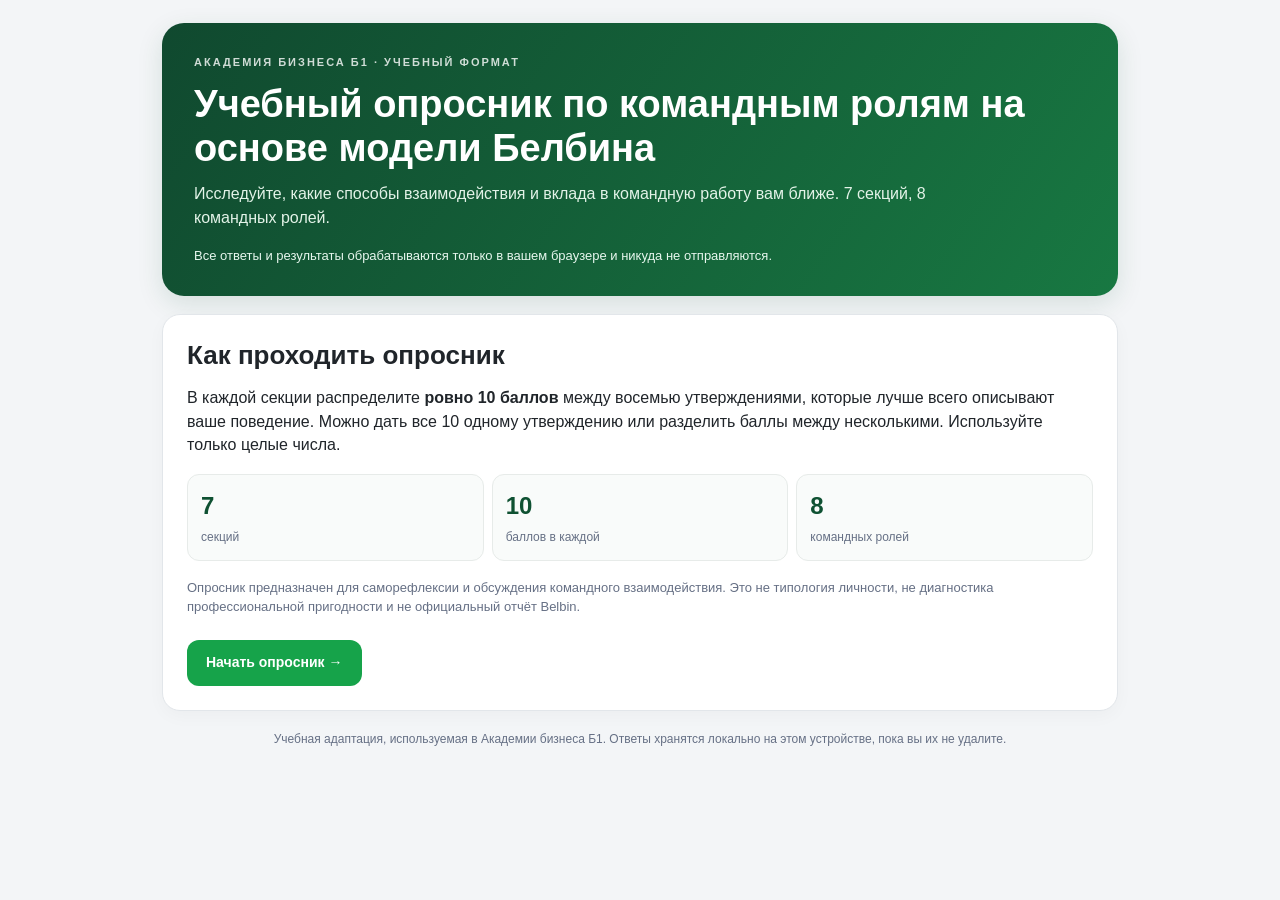
==== belbin-learning-test/index.html @ b0990688 "Add isolated Belbin learning questionnaire test page" ====
<!doctype html>
<html lang="ru">
<head>
<meta charset="utf-8">
<meta name="viewport" content="width=device-width,initial-scale=1,viewport-fit=cover">
<meta name="theme-color" content="#145c39">
<meta http-equiv="Content-Security-Policy" content="default-src 'none'; script-src 'unsafe-inline'; style-src 'unsafe-inline'; img-src data: blob:; connect-src 'none'; object-src 'none'; base-uri 'none'; form-action 'none'">
<title>Учебный опросник по командным ролям на основе модели Белбина — Б1</title>
<style>
:root{--green:#16a34a;--deep:#0f5132;--ink:#20252a;--gray:#667085;--paper:#fff;--bg:#f3f5f7;--line:#e2e6ea;--pale:#edf9f0;--error:#b42318}
*{box-sizing:border-box}html{scroll-behavior:smooth;-webkit-text-size-adjust:100%}body{margin:0;background:var(--bg);color:var(--ink);font-family:Arial,Helvetica,sans-serif;line-height:1.48}button,input{font:inherit}button{cursor:pointer;touch-action:manipulation}button:focus-visible,input:focus-visible{outline:3px solid #82ce99;outline-offset:2px}button:disabled{opacity:.46;cursor:not-allowed}main{max-width:990px;margin:auto;padding:23px 17px 70px}.hero{background:linear-gradient(125deg,#10492f,#187842);color:white;padding:31px 32px;border-radius:22px;box-shadow:0 8px 26px #124c3320}.hero-kicker{text-transform:uppercase;letter-spacing:2px;font-size:11px;font-weight:800;opacity:.8}.hero h1{font-size:clamp(25px,4vw,38px);line-height:1.16;margin:12px 0}.hero p{font-size:16px;margin:0;color:#e3f3e8;max-width:750px}.privacy{font-size:13px!important;margin-top:16px!important;color:#e7f7ee!important}.card{border-radius:18px;border:1px solid var(--line);background:#fff;padding:24px;margin-top:18px;box-shadow:0 5px 18px #10182808}h2{font-size:clamp(20px,2.9vw,26px);line-height:1.27;margin:0 0 14px}h3{font-size:17px;line-height:1.3;margin:0 0 10px}p{margin:8px 0}.fine{font-size:13px;color:var(--gray)}.stats{display:grid;grid-template-columns:repeat(3,1fr);gap:8px;margin:17px 0}.stat{padding:13px;border:1px solid #e7ebe9;background:#f9fbfa;border-radius:12px}.stat strong{display:block;font-size:24px;color:var(--deep)}.stat span{font-size:12px;color:var(--gray)}.btn{min-height:46px;padding:11px 18px;border-radius:12px;border:1px solid transparent;font-weight:750;font-size:14px;display:inline-flex;align-items:center;justify-content:center;gap:7px}.btn.primary{background:var(--green);color:white}.btn.secondary{background:#eff2f4;color:#344054}.btn.ghost{background:white;border-color:#d9e1db;color:#344054}.btn.danger{color:#b42318;background:#fff1f0;border-color:#fecdca}.btn:hover:not(:disabled){filter:brightness(.97)}.actions{display:flex;flex-wrap:wrap;gap:9px;margin-top:23px;align-items:center}.actions .btn{flex-shrink:0}.sticky{position:sticky;top:8px;z-index:6;margin-top:14px;padding:13px 15px;background:#ffffffef;backdrop-filter:blur(12px);border:1px solid var(--line);border-radius:14px;box-shadow:0 5px 20px #10182812}.sticky-row{display:flex;align-items:center;justify-content:space-between;gap:12px;font-weight:750;font-size:14px}.progress-track{height:8px;background:#e7ede9;border-radius:100px;margin-top:9px;overflow:hidden}.progress-value{height:100%;width:0;background:var(--green);transition:width .2s}.section-sub{font-size:14px;color:var(--gray);margin-bottom:18px}.section-budget{display:flex;gap:9px;align-items:center;justify-content:space-between;background:#f3f8f4;border:1px solid #d7eadc;border-radius:12px;padding:12px 14px;margin:18px 0}.budget-number{font-size:24px;color:var(--deep);font-weight:850;white-space:nowrap}.budget-number.over{color:var(--error)}.statement{display:grid;grid-template-columns:minmax(0,1fr) auto;gap:15px;align-items:center;border:1px solid #e4e8ec;border-radius:14px;padding:15px;margin:11px 0;background:#fff}.statement.active{background:#f8fdf9;border-color:#acdcb8}.statement-text{display:flex;gap:10px;align-items:flex-start;font-size:15px}.letter{flex:0 0 auto;font-size:12px;font-weight:850;border-radius:50%;height:27px;width:27px;display:grid;place-items:center;background:#ecf0f2;color:#667085;text-transform:uppercase}.statement.active .letter{background:#d9f5e2;color:#17633b}.stepper{display:flex;align-items:center;gap:6px;flex-shrink:0}.step{height:43px;width:43px;border:1px solid #d4dce0;border-radius:11px;background:#f8fafb;color:#20252a;font-size:24px;line-height:1}.step.plus{background:#e7f7ec;color:#126535;border-color:#b5dfc0}.score-input{height:43px;width:51px;min-width:0;border:1px solid #d5dde1;border-radius:10px;text-align:center;font-size:19px;font-weight:800;appearance:textfield;-moz-appearance:textfield}.score-input::-webkit-inner-spin-button,.score-input::-webkit-outer-spin-button{-webkit-appearance:none;margin:0}.tip{border-radius:11px;padding:12px 13px;background:#f8fafc;color:#667085;font-size:13px;margin-top:15px}.status{font-size:13px;color:var(--gray)}.error{display:none;color:var(--error);background:#fff3f1;border:1px solid #fecdca;border-radius:11px;padding:12px;margin-top:14px;font-size:14px;font-weight:bold}.error.show{display:block}.result-head{border-bottom:1px solid var(--line);padding-bottom:13px;margin-bottom:17px}.result-head p{font-size:14px;color:var(--gray)}.summary-lines{background:#f3f8f4;border-radius:14px;padding:17px;border:1px solid #d9ecde;margin:17px 0}.summary-lines>p{margin:4px 0 9px}.graphic-layout{display:grid;grid-template-columns:minmax(0,1.8fr) minmax(210px,1fr);gap:15px;align-items:center}.spider{display:block;width:100%;max-width:690px;margin:auto}.profile-note{border:1px solid #e7ebe9;border-radius:14px;padding:15px;background:#fafbfc;font-size:13px;color:#505966}.profile-note b{color:#263238}.table-wrap{overflow-x:auto}table{width:100%;border-collapse:collapse;text-align:left;font-size:14px}th,td{padding:10px 8px;border-bottom:1px solid #e6e9ed}th{font-size:12px;color:#667085;text-transform:uppercase;letter-spacing:.5px}td.score{font-size:18px;font-weight:800;color:#166534;text-align:right}th:last-child{text-align:right}.role-grid{display:grid;grid-template-columns:repeat(2,1fr);gap:11px;margin-top:15px}.role-box{border:1px solid #e4e8eb;background:#fcfdfd;border-radius:13px;padding:15px}.role-name{font-size:15px;font-weight:850;margin:0 0 6px}.role-name .code{color:var(--green);font-size:13px}.role-group{font-size:11px;color:var(--gray);text-transform:uppercase;letter-spacing:.7px}.role-box p{color:#475467;font-size:13px;margin-top:8px}.role-box .weak{padding-top:8px;border-top:1px solid #e5ebe7;margin-top:9px}.reflection{border:1px solid #d5ead9;background:#f5fbf6;border-radius:14px;padding:16px;margin-top:20px;font-size:14px}.reflection strong{color:#145c39}.footer{text-align:center;color:var(--gray);font-size:12px;margin:20px auto}.hide{display:none!important}.helper-success{color:#137b3d;font-size:13px;min-height:20px}.tiny-badge{font-size:12px;color:#126b37;background:#e9f7ed;border-radius:999px;padding:5px 9px;font-weight:700}.noscript{padding:20px;color:#8c1c13}
@media(max-width:680px){main{padding:12px 11px 55px}.hero{padding:23px 20px;border-radius:16px}.card{padding:17px;margin-top:12px}.stat{padding:10px}.stat strong{font-size:20px}.statement{grid-template-columns:1fr;gap:12px;padding:13px}.statement-text{font-size:15px}.stepper{justify-content:flex-end}.step{width:47px;height:46px}.score-input{height:46px;width:57px}.graphic-layout{grid-template-columns:1fr}.profile-note{margin-top:-2px}.role-grid{grid-template-columns:1fr}.actions .btn{flex:1 1 40%}.sticky{top:5px}.budget-number{font-size:20px}}@media(max-width:390px){.stats{grid-template-columns:repeat(3,1fr)}.stat span{font-size:11px}.actions .btn{width:100%;flex-basis:100%}.statement-text{font-size:14px}}
@media print{html,body{background:#fff!important}.hero,.sticky,#intro,#survey,.no-print,.footer{display:none!important}main{max-width:100%;padding:0}.card{border:0;box-shadow:none;margin:0;padding:7px 0;break-inside:avoid}.result-head{padding-bottom:5px}.role-grid{grid-template-columns:1fr 1fr}.role-box{break-inside:avoid}.graphic-layout{grid-template-columns:1.4fr 1fr}.spider{max-height:420px}#results{display:block!important}.role-box p{font-size:11px}h1,h2,h3{break-after:avoid} @page{size:A4;margin:14mm}}
</style>
</head>
<body>
<main>
<header class="hero"><div class="hero-kicker">Академия бизнеса Б1 · учебный формат</div><h1>Учебный опросник по командным ролям на основе модели Белбина</h1><p>Исследуйте, какие способы взаимодействия и вклада в командную работу вам ближе. 7 секций, 8 командных ролей.</p><p class="privacy">Все ответы и результаты обрабатываются только в вашем браузере и никуда не отправляются.</p></header>
<section class="card" id="intro"><h2>Как проходить опросник</h2><p>В каждой секции распределите <b>ровно 10 баллов</b> между восемью утверждениями, которые лучше всего описывают ваше поведение. Можно дать все 10 одному утверждению или разделить баллы между несколькими. Используйте только целые числа.</p><div class="stats"><div class="stat"><strong>7</strong><span>секций</span></div><div class="stat"><strong>10</strong><span>баллов в каждой</span></div><div class="stat"><strong>8</strong><span>командных ролей</span></div></div><p class="fine">Опросник предназначен для саморефлексии и обсуждения командного взаимодействия. Это не типология личности, не диагностика профессиональной пригодности и не официальный отчёт Belbin.</p><div class="actions"><button type="button" class="btn primary" id="begin">Начать опросник →</button><button type="button" class="btn ghost hide" id="introReset">Начать заново</button></div></section>
<div class="sticky hide" id="sticky"><div class="sticky-row"><span id="progressLabel">Секция 1 из 7</span><span id="progressPct">0%</span></div><div class="progress-track"><div class="progress-value" id="progressBar"></div></div></div>
<section class="card hide" id="survey"><div class="tiny-badge" id="sectionNumber">Секция 1</div><h2 id="sectionHeading" style="margin-top:12px"></h2><p class="section-sub">Выберите, насколько каждое утверждение соответствует вам. Сумма по разделу должна быть 10.</p><div class="section-budget"><div><strong>Осталось распределить</strong><div class="fine">Баллы по секции: <span id="currentSum">0</span> из 10</div></div><div class="budget-number" id="remaining" aria-live="polite">10</div></div><div id="statements"></div><div class="tip">Нажимайте +/− или вводите целое число от 0 до 10. Следующая секция откроется только после распределения всех 10 баллов.</div><div class="error" id="surveyError" role="alert"></div><div class="actions"><button class="btn secondary" type="button" id="prev">← Назад</button><button class="btn primary" type="button" id="next" disabled>Следующая секция →</button><button class="btn ghost" type="button" id="clear">Сбросить ответы</button></div></section>
<section class="card hide" id="results" aria-live="polite"><div class="result-head"><span class="tiny-badge">Результат самооценки</span><h2 style="margin-top:13px">Ваш профиль командных ролей</h2><p>Баллы отражают относительные предпочтения в рамках этого учебного опросника. Они не определяют вашу личность или профессиональные возможности.</p></div><div class="summary-lines" id="resultSummary"></div><h3>Паутинка командных ролей</h3><div class="graphic-layout"><div id="spiderArea"></div><div class="profile-note"><b>Как читать график</b><p>Каждый луч — отдельная командная роль. Чем дальше точка от центра, тем больше баллов.</p><p>Направления расположены как в рабочей тетради: управление, информация, исполнение и контроль.</p><p>Шкала одинаковая у всех участников: от 0 до 70. На графике показаны именно баллы, без нормативной оценки.</p></div></div><h3 style="margin-top:22px">Все роли и баллы</h3><div class="table-wrap"><table><thead><tr><th>Роль</th><th>Группа</th><th>Баллы</th></tr></thead><tbody id="scoresTable"></tbody></table></div><h3 style="margin-top:24px">Как эти роли проявляются в работе</h3><div class="role-grid" id="roleCards"></div><div class="reflection"><strong>Вопросы для обсуждения</strong><p>В каких рабочих ситуациях ваши наиболее выраженные роли особенно помогают команде? Какие функции вы реже берёте на себя? Как это соотносится с обратной связью коллег?</p><p>У одного человека могут сочетаться несколько ролей. Менее выраженные роли не означают отсутствия способностей.</p></div><div class="actions no-print"><button class="btn primary" type="button" id="copy">Скопировать результат</button><button class="btn secondary" type="button" id="png">Сохранить PNG</button><button class="btn secondary" type="button" id="pdf">Сохранить PDF</button><button class="btn ghost" type="button" id="edit">Изменить ответы</button><button class="btn danger" type="button" id="restart">Пройти заново</button></div><div class="helper-success no-print" id="exportStatus" role="status"></div><p class="fine">PDF сохраняется через стандартное окно печати браузера: выберите «Сохранить как PDF» или соответствующую функцию телефона.</p></section>
<div class="error" id="fatal" role="alert"></div><footer class="footer">Учебная адаптация, используемая в Академии бизнеса Б1. Ответы хранятся локально на этом устройстве, пока вы их не удалите.</footer>
</main><noscript><div class="noscript">Для работы опросника включите JavaScript.</div></noscript>
<script>
const DATA = {"sections":[{"items":[{"id":"S1a","letter":"a","text":"Я думаю, что могу быстро увидеть и использовать преимущества открывающихся возможностей.","role":"RI"},{"id":"S1b","letter":"b","text":"Я хорошо срабатываюсь с разными людьми.","role":"TW"},{"id":"S1c","letter":"c","text":"Одно из моих природных достоинств - способность предлагать новые идеи.","role":"PL"},{"id":"S1d","letter":"d","text":"Я умею вовлекать людей в обсуждение, когда вижу, что их вклад может помочь команде достичь цели.","role":"CH"},{"id":"S1e","letter":"e","text":"Моя результативность во многом связана с умением доводить начатое до конца.","role":"CF"},{"id":"S1f","letter":"f","text":"Я готов смириться с временной непопулярностью, если в конечном итоге это ведет к достижению результатов.","role":"SH"},{"id":"S1g","letter":"g","text":"Обычно я быстро понимаю, какие решения реалистичны и могут сработать на практике.","role":"CW"},{"id":"S1h","letter":"h","text":"Я умею аргументированно обосновывать альтернативные решения, сохраняя объективность и избегая предубеждений.","role":"ME"}],"heading":"Что, по моему мнению, я могу предложить команде:"},{"items":[{"id":"S2a","letter":"a","text":"Мне некомфортно на совещаниях, если нет чёткой структуры, порядка и управления обсуждением.","role":"CW"},{"id":"S2b","letter":"b","text":"Я иногда уделяю слишком много внимания людям, чью обоснованную точку зрения не удалось как следует обсудить.","role":"CH"},{"id":"S2c","letter":"c","text":"Я склонен говорить слишком много, когда группа обсуждает новую идею.","role":"RI"},{"id":"S2d","letter":"d","text":"Мой объективный взгляд на задачи иногда мешает мне с готовностью разделять энтузиазм коллег.","role":"ME"},{"id":"S2e","letter":"e","text":"Иногда меня воспринимают как сильную авторитарную личность, если существует необходимость выполнить какую-то задачу.","role":"SH"},{"id":"S2f","letter":"f","text":"Я нахожу трудным для себя быть в первых рядах, вести за собой, возможно из-за моей сверхчувствительности к атмосфере в группе.","role":"TW"},{"id":"S2g","letter":"g","text":"Я подвержен тому, что меня порой слишком увлекают новые идеи и, в результате, я теряю нить в том, что происходит вокруг.","role":"PL"},{"id":"S2h","letter":"h","text":"Коллегам иногда кажется, что я слишком переживаю из-за деталей и возможных ошибок.","role":"CF"}],"heading":"Мои возможные недостатки при работе в группе могут проявляться в следующем:"},{"items":[{"id":"S3a","letter":"a","text":"Я обладаю способностью влиять на людей, не оказывая при этом давления на них.","role":"CH"},{"id":"S3b","letter":"b","text":"Моя постоянная бдительность способствует предупреждению ошибок и упущений.","role":"CF"},{"id":"S3c","letter":"c","text":"Я готов настойчиво побуждать команду к действиям, чтобы обсуждения не затягивались и мы не теряли из виду основную цель.","role":"SH"},{"id":"S3d","letter":"d","text":"Я могу считаться человеком, который может привнести в работу команды что-нибудь оригинальное, нестандартное.","role":"PL"},{"id":"S3e","letter":"e","text":"Я всегда готов поддержать хорошее предложение в общих интересах.","role":"TW"},{"id":"S3f","letter":"f","text":"Меня обычно интересуют новейшие идеи и разработки.","role":"RI"},{"id":"S3g","letter":"g","text":"Я уверен, что моя способность к взвешенным суждениям помогает принимать правильные решения.","role":"ME"},{"id":"S3h","letter":"h","text":"На меня можно положиться, если необходимо организовать важную работу.","role":"CW"}],"heading":"Когда я вовлечен в проект с другими людьми:"},{"items":[{"id":"S4a","letter":"a","text":"Мне интересно постепенно узнавать своих коллег лучше.","role":"TW"},{"id":"S4b","letter":"b","text":"Для меня не проблема оспорить точку зрения другого или пребывать в меньшинстве со своей точкой зрения.","role":"SH"},{"id":"S4c","letter":"c","text":"Обычно я могу найти аргументы, чтобы оспорить недостаточно обоснованные предложения.","role":"ME"},{"id":"S4d","letter":"d","text":"Я думаю, что умею обеспечивать выполнение намеченных планов на практике.","role":"CW"},{"id":"S4e","letter":"e","text":"Я предпочитаю избегать очевидных решений и предлагать неожиданные.","role":"PL"},{"id":"S4f","letter":"f","text":"Я привношу нотку перфекционизма (желание сделать всё наилучшим образом) во всё, чем бы я ни занимался.","role":"CF"},{"id":"S4g","letter":"g","text":"Я готов воспользоваться своими контактами вне группы.","role":"RI"},{"id":"S4h","letter":"h","text":"При том, что меня интересуют все точки зрения, я могу без колебаний принять решение, когда это необходимо.","role":"CH"}],"heading":"Мой характерный подход к работе в группе заключается в следующем:"},{"items":[{"id":"S5a","letter":"a","text":"Мне нравится анализировать ситуации и сравнивать все возможные альтернативы.","role":"ME"},{"id":"S5b","letter":"b","text":"Мне интересно находить практические решения проблемы.","role":"CW"},{"id":"S5c","letter":"c","text":"Мне нравится ощущать, что я поддерживаю хорошие взаимоотношения.","role":"TW"},{"id":"S5d","letter":"d","text":"Я могу оказывать сильное влияние на процесс принятия решений.","role":"SH"},{"id":"S5e","letter":"e","text":"Я могу встретиться с людьми, которые предлагают новые идеи.","role":"RI"},{"id":"S5f","letter":"f","text":"Я умею убеждать людей согласиться с необходимым планом действий.","role":"CH"},{"id":"S5g","letter":"g","text":"Я чувствую себя в своей тарелке, если могу отдать все свое внимание задаче.","role":"CF"},{"id":"S5h","letter":"h","text":"Мне нравится находить такую область деятельности, которая требует воображения.","role":"PL"}],"heading":"Я получаю удовольствие от работы, потому что:"},{"items":[{"id":"S6a","letter":"a","text":"Мне захочется уединиться и обдумать выход из положения перед тем, как разработать план действий","role":"PL"},{"id":"S6b","letter":"b","text":"Я охотно буду работать с человеком, который демонстрирует наиболее позитивный и конструктивный подход к задаче.","role":"TW"},{"id":"S6c","letter":"c","text":"Я постараюсь упростить задачу, определив, какой вклад может внести каждый участник, и распределив работу с учётом их сильных сторон.","role":"CH"},{"id":"S6d","letter":"d","text":"Моё острое чувство срочности помогает не допускать срыва сроков.","role":"CF"},{"id":"S6e","letter":"e","text":"Я думаю, что сохраню самообладание и способность думать","role":"ME"},{"id":"S6f","letter":"f","text":"Я сохраню целеустремленность несмотря на давление","role":"CW"},{"id":"S6g","letter":"g","text":"Если я вижу, что команда не продвигается вперёд, я готов взять инициативу и повести её за собой.","role":"SH"},{"id":"S6h","letter":"h","text":"Я открою дискуссию для стимулирования высказывания новых идей и попытки сдвинуться с мертвой точки","role":"RI"}],"heading":"Если я внезапно получаю трудное задание, при этом я ограничен во времени и мне приходится работать с незнакомыми людьми, то:"},{"items":[{"id":"S7a","letter":"a","text":"Я склонен выказывать нетерпение к тем, кто препятствует движению вперед","role":"SH"},{"id":"S7b","letter":"b","text":"Окружающие могут критиковать меня за то, что у меня слишком аналитический склад мышления и мне не хватает интуиции","role":"ME"},{"id":"S7c","letter":"c","text":"Мое желание обеспечить качество работы может препятствовать движению вперед","role":"CF"},{"id":"S7d","letter":"d","text":"Мне довольно быстро становится скучно, и я рассчитываю, что кто-то из активных коллег сможет снова меня заинтересовать.","role":"RI"},{"id":"S7e","letter":"e","text":"Мне трудно сдвинуться, пока я не уясню целей","role":"CW"},{"id":"S7f","letter":"f","text":"Иногда мне трудно понятно объяснить другим сложные идеи, которые приходят мне в голову.","role":"PL"},{"id":"S7g","letter":"g","text":"Я замечаю за собой, что иногда требую от других сделать то, с чем не могу справиться самостоятельно.","role":"CH"},{"id":"S7h","letter":"h","text":"Мне бывает трудно отстаивать свою точку зрения, когда я сталкиваюсь с серьёзным сопротивлением.","role":"TW"}],"heading":"Проблемы, с которыми я сталкиваюсь при работе в группе:"}],"roleOrder":["CW","CH","SH","PL","RI","ME","TW","CF"],"key":[["g","d","f","c","a","h","b","e"],["a","b","e","g","c","d","f","h"],["h","a","c","d","f","g","e","b"],["d","h","b","e","g","c","a","f"],["b","f","d","h","e","a","c","g"],["f","c","g","a","h","e","b","d"],["e","g","a","f","d","b","h","c"]],"vectors":[{"name":"all-a","answers_by_section_a_to_h":[[10,0,0,0,0,0,0,0],[10,0,0,0,0,0,0,0],[10,0,0,0,0,0,0,0],[10,0,0,0,0,0,0,0],[10,0,0,0,0,0,0,0],[10,0,0,0,0,0,0,0],[10,0,0,0,0,0,0,0]],"expected_role_totals":{"CW":10,"CH":10,"SH":10,"PL":10,"RI":10,"ME":10,"TW":10,"CF":0}},{"name":"all-h","answers_by_section_a_to_h":[[0,0,0,0,0,0,0,10],[0,0,0,0,0,0,0,10],[0,0,0,0,0,0,0,10],[0,0,0,0,0,0,0,10],[0,0,0,0,0,0,0,10],[0,0,0,0,0,0,0,10],[0,0,0,0,0,0,0,10]],"expected_role_totals":{"CW":10,"CH":10,"SH":0,"PL":10,"RI":10,"ME":10,"TW":10,"CF":10}},{"name":"all-b","answers_by_section_a_to_h":[[0,10,0,0,0,0,0,0],[0,10,0,0,0,0,0,0],[0,10,0,0,0,0,0,0],[0,10,0,0,0,0,0,0],[0,10,0,0,0,0,0,0],[0,10,0,0,0,0,0,0],[0,10,0,0,0,0,0,0]],"expected_role_totals":{"CW":10,"CH":10,"SH":10,"PL":0,"RI":0,"ME":10,"TW":20,"CF":10}},{"name":"only-CW","answers_by_section_a_to_h":[[0,0,0,0,0,0,10,0],[10,0,0,0,0,0,0,0],[0,0,0,0,0,0,0,10],[0,0,0,10,0,0,0,0],[0,10,0,0,0,0,0,0],[0,0,0,0,0,10,0,0],[0,0,0,0,10,0,0,0]],"expected_role_totals":{"CW":70,"CH":0,"SH":0,"PL":0,"RI":0,"ME":0,"TW":0,"CF":0}},{"name":"only-CF","answers_by_section_a_to_h":[[0,0,0,0,10,0,0,0],[0,0,0,0,0,0,0,10],[0,10,0,0,0,0,0,0],[0,0,0,0,0,10,0,0],[0,0,0,0,0,0,10,0],[0,0,0,10,0,0,0,0],[0,0,10,0,0,0,0,0]],"expected_role_totals":{"CW":0,"CH":0,"SH":0,"PL":0,"RI":0,"ME":0,"TW":0,"CF":70}},{"name":"mixed-same-row","answers_by_section_a_to_h":[[3,2,1,1,1,1,1,0],[3,2,1,1,1,1,1,0],[3,2,1,1,1,1,1,0],[3,2,1,1,1,1,1,0],[3,2,1,1,1,1,1,0],[3,2,1,1,1,1,1,0],[3,2,1,1,1,1,1,0]],"expected_role_totals":{"CW":9,"CH":9,"SH":10,"PL":8,"RI":8,"ME":9,"TW":10,"CF":7}},{"name":"source-example-with-h-followup","answers_by_section_a_to_h":[[4,0,1,3,0,2,0,0],[0,0,0,0,0,0,0,10],[0,0,0,0,0,0,0,10],[0,0,0,0,0,0,0,10],[0,0,0,0,0,0,0,10],[0,0,0,0,0,0,0,10],[0,0,0,0,0,0,0,10]],"expected_role_totals":{"CW":10,"CH":13,"SH":2,"PL":11,"RI":14,"ME":0,"TW":10,"CF":10}}]};

'use strict';
// Source: the 7x8 printed B1 questionnaire. Items have permanent IDs and role codes.
// Canonical key is separately embedded as an independent reference, not derived from screen order.
const ROLE_INFO={
 CH:{name:'Председатель (Координатор)',group:'управление',strong:'Помогает удерживать общую цель и приоритеты, вовлекает людей, проясняет роли и использует сильные стороны участников.',weak:'Может чрезмерно полагаться на вклад других или уделять слишком много внимания отдельным мнениям.'},
 SH:{name:'Навигатор (Формирователь)',group:'управление',strong:'Задаёт темп, поднимает непростые вопросы, побуждает команду двигаться от обсуждения к результату.',weak:'Иногда проявляет нетерпение, чрезмерный напор или воспринимается как авторитарный.'},
 PL:{name:'Генератор идей',group:'информация',strong:'Предлагает оригинальные идеи и нестандартные решения, помогает увидеть задачу под другим углом.',weak:'Может увлечься идеями и упустить происходящее вокруг или испытывать сложности с объяснением замысла.'},
 RI:{name:'Снабженец (Разведчик)',group:'информация',strong:'Находит новые возможности, внешние идеи, полезные контакты и ресурсы за пределами команды.',weak:'Может быстро терять интерес после первоначального энтузиазма или слишком много говорить об идеях.'},
 CW:{name:'Работник – Исполнитель',group:'исполнение',strong:'Превращает договорённости в конкретные действия, структурирует работу и обеспечивает практическую реализацию.',weak:'Может испытывать сложности при неясных целях, слабой структуре или частой неопределённости.'},
 TW:{name:'Коллективист',group:'исполнение',strong:'Поддерживает сотрудничество, отношения и рабочую атмосферу, помогает коллегам взаимодействовать.',weak:'Может избегать конфронтации и сомневаться, стоит ли отстаивать свою позицию при серьёзных разногласиях.'},
 ME:{name:'Наблюдатель-Оценщик',group:'контроль',strong:'Анализирует альтернативы и риски, задаёт уточняющие вопросы, помогает принимать взвешенные решения.',weak:'Может чрезмерно анализировать, долго сомневаться или с трудом разделять энтузиазм коллег.'},
 CF:{name:'Завершитель',group:'контроль',strong:'Следит за качеством, замечает ошибки и помогает доводить работу до завершения в срок.',weak:'Может чрезмерно беспокоиться о деталях, сроках и возможных упущениях.'}
};
const SPIDER_ORDER=['CH','SH','RI','PL','CW','TW','CF','ME'];
const KEY_ID='belbin-b1-7x8-2026-10-v1';
const byId=id=>document.getElementById(id);
const sectionItems=DATA.sections;
const roleOrder=DATA.roleOrder;
const itemList=sectionItems.flatMap(s=>s.items);
const itemMap=new Map(itemList.map(i=>[i.id,i]));
const cap=(n,lo,hi)=>Math.min(hi,Math.max(lo,n));
function totalsFromObject(obj){const result=Object.fromEntries(roleOrder.map(code=>[code,0]));for(const section of sectionItems){for(const item of section.items){const n=obj[item.id]??0;if(!Number.isInteger(n)||n<0||n>10)throw Error('Некорректное значение '+item.id);result[item.role]+=n;}}return result;}
function validateAnswers(obj){return sectionItems.every(section=>section.items.reduce((s,item)=>s+(obj[item.id]??0),0)===10&&section.items.every(i=>Number.isInteger(obj[i.id]??0)&&(obj[i.id]??0)>=0&&(obj[i.id]??0)<=10));}
function runChecks(){
 const expectedCodes=['CW','CH','SH','PL','RI','ME','TW','CF'];
 if(sectionItems.length!==7||itemList.length!==56||DATA.key.length!==7||roleOrder.join()!==expectedCodes.join())throw Error('Нарушена структура опросника');
 if(new Set(itemList.map(x=>x.id)).size!==56)throw Error('Дублирование ID');
 const seen=Object.fromEntries(roleOrder.map(r=>[r,0]));
 sectionItems.forEach((section,s)=>{
  if(section.items.length!==8||DATA.key[s].length!==8)throw Error('Нарушено количество утверждений');
  const roles=new Set(),letters=new Set();
  section.items.forEach(item=>{
   if(!item.text||item.id!==`S${s+1}${item.letter}`||!expectedCodes.includes(item.role))throw Error('Некорректная карточка');
   if(!'abcdefgh'.includes(item.letter)||roles.has(item.role)||letters.has(item.letter))throw Error('Повтор буквы или роли');
   if(DATA.key[s][roleOrder.indexOf(item.role)]!==item.letter)throw Error('Расхождение с печатным ключом');
   roles.add(item.role);letters.add(item.letter);seen[item.role]++;
  });
  if(letters.size!==8||roles.size!==8)throw Error('Неполная секция');
 });
 if(Object.values(seen).some(x=>x!==7))throw Error('Недостаточно соответствий для роли');
 if(DATA.vectors.length<5)throw Error('Недостаточно контрольных тестов');
 DATA.vectors.forEach(vector=>{
  if(vector.answers_by_section_a_to_h.length!==7)throw Error('Некорректный тест');
  const obj={};
  vector.answers_by_section_a_to_h.forEach((row,s)=>{
    if(row.length!==8||row.reduce((a,b)=>a+b,0)!==10)throw Error('Некорректная сумма теста');
    row.forEach((value,col)=>obj[`S${s+1}${'abcdefgh'[col]}`]=value);
  });
  if(!validateAnswers(obj))throw Error('Невалидный контрольный набор');
  const got=totalsFromObject(obj);
  if(roleOrder.some(role=>got[role]!==vector.expected_role_totals[role]))throw Error('Не совпал результат теста '+vector.name);
  if(Object.values(got).reduce((a,b)=>a+b,0)!==70)throw Error('Контрольная сумма не равна 70');
  // The result must remain identical when items are permuted but keep their stable IDs and roles.
  const reverseTotals=Object.fromEntries(roleOrder.map(r=>[r,0]));
  [...itemList].reverse().forEach(item=>reverseTotals[item.role]+=obj[item.id]);
  if(roleOrder.some(r=>got[r]!==reverseTotals[r]))throw Error('Нарушена устойчивость к перемешиванию');
 });
 for(const bad of [-1,11,2.4,NaN]){const obj=Object.fromEntries(itemList.map(i=>[i.id,0]));obj.S1a=bad;try{totalsFromObject(obj);throw Error('Пропущено невалидное значение');}catch(err){if(err.message==='Пропущено невалидное значение')throw err;}}
 return true;
}
const zeroAnswers=()=>Object.fromEntries(itemList.map(x=>[x.id,0]));
let answers=zeroAnswers();let current=0;let page='intro';let scoreResults=null;
function save(){try{localStorage.setItem(KEY_ID,JSON.stringify({answers,current,page}));}catch(e){/* private browser mode */}}
function restore(){try{const saved=JSON.parse(localStorage.getItem(KEY_ID)||'null');if(!saved||!saved.answers)return;
 const clean=zeroAnswers();for(const item of itemList){const n=saved.answers[item.id];if(!Number.isInteger(n)||n<0||n>10)return;clean[item.id]=n;}answers=clean;current=cap(Number.isInteger(saved.current)?saved.current:0,0,6);page=['intro','survey','results'].includes(saved.page)?saved.page:'intro';if(page==='results'&&!validateAnswers(answers))page='survey';
 }catch(e){answers=zeroAnswers();}}
function sectionTotal(n){return sectionItems[n].items.reduce((sum,i)=>sum+answers[i.id],0)}
function completedCount(){return sectionItems.filter((_,i)=>sectionTotal(i)===10).length}
function show(id,visible){byId(id).classList.toggle('hide',!visible)}
function setView(v){page=v;show('intro',v==='intro');show('survey',v==='survey');show('sticky',v==='survey');show('results',v==='results');byId('introReset').classList.toggle('hide',completedCount()===0);save();}
function updateProgress(){const count=completedCount(),percent=Math.round(count/7*100);byId('progressLabel').textContent=`Секция ${current+1} из 7 · заполнено ${count} из 7`;byId('progressPct').textContent=percent+'%';byId('progressBar').style.width=percent+'%'}
function updateBudget(){const sum=sectionTotal(current),left=10-sum;byId('remaining').textContent=left;byId('currentSum').textContent=sum;byId('remaining').classList.toggle('over',left<0);byId('next').disabled=left!==0;byId('next').textContent=current===6?'Показать результат →':'Следующая секция →';byId('prev').disabled=current===0;updateProgress();sectionItems[current].items.forEach(item=>{
 const root=byId('row-'+item.id),input=byId('input-'+item.id);if(root)root.classList.toggle('active',answers[item.id]>0);if(input){input.value=answers[item.id];input.setAttribute('aria-valuenow',String(answers[item.id]));}let minus=byId('minus-'+item.id),plus=byId('plus-'+item.id);if(minus)minus.disabled=answers[item.id]<=0;if(plus)plus.disabled=left===0||answers[item.id]>=10;
 });}
function showSurvey(){setView('survey');const sec=sectionItems[current];byId('sectionNumber').textContent=`Секция ${current+1} из 7`;byId('sectionHeading').textContent=sec.heading;const list=byId('statements');list.replaceChildren();sec.items.forEach(item=>{
 const div=document.createElement('div');div.className='statement';div.id='row-'+item.id;
 const text=document.createElement('div');text.className='statement-text';const l=document.createElement('span');l.className='letter';l.textContent=item.letter;const span=document.createElement('span');span.textContent=item.text;text.append(l,span);
 const controls=document.createElement('div');controls.className='stepper';const minus=document.createElement('button');minus.className='step';minus.type='button';minus.id='minus-'+item.id;minus.textContent='−';minus.setAttribute('aria-label','Уменьшить баллы для пункта '+item.letter);minus.addEventListener('click',()=>setScore(item.id,answers[item.id]-1));const input=document.createElement('input');input.className='score-input';input.id='input-'+item.id;input.type='number';input.setAttribute('inputmode','numeric');input.setAttribute('aria-label','Баллы для пункта '+item.letter);input.min=0;input.max=10;input.step=1;input.value=answers[item.id];input.addEventListener('change',()=>{const raw=input.value.trim();const value=Number(raw);if(raw===''||!Number.isFinite(value)||!Number.isInteger(value)){input.value=answers[item.id];return;}setScore(item.id,value)});const plus=document.createElement('button');plus.className='step plus';plus.type='button';plus.textContent='+';plus.id='plus-'+item.id;plus.setAttribute('aria-label','Увеличить баллы для пункта '+item.letter);plus.addEventListener('click',()=>setScore(item.id,answers[item.id]+1));controls.append(minus,input,plus);div.append(text,controls);list.append(div);
 });byId('surveyError').classList.remove('show');updateBudget();window.scrollTo({top:0,behavior:'instant'});}
function setScore(id,requested){if(!Number.isInteger(requested))return;const existing=answers[id],limit=10-(sectionTotal(current)-existing);answers[id]=cap(requested,0,limit);updateBudget();save();}
function advance(){if(sectionTotal(current)!==10){byId('surveyError').textContent='Сначала распределите ровно 10 баллов в этой секции.';byId('surveyError').classList.add('show');return;}if(current<6){current++;showSurvey();}else showResults();}
function back(){if(current>0){current--;showSurvey();}else setView('intro');}
function fmtNames(codes){return codes.map(r=>ROLE_INFO[r].name).join(', ')}
function groups(){return {management:['CH','SH'],information:['PL','RI'],execution:['CW','TW'],control:['ME','CF']}}
function resultsText(){const sorted=[...roleOrder].sort((a,b)=>scoreResults[b]-scoreResults[a]||roleOrder.indexOf(a)-roleOrder.indexOf(b));const hi=scoreResults[sorted[0]],lo=scoreResults[sorted[7]];return `Учебный опросник по командным ролям на основе модели Белбина\n\nНаиболее выраженные: ${fmtNames(sorted.filter(r=>scoreResults[r]===hi))} (${hi} баллов)\nМенее выраженные: ${fmtNames(sorted.filter(r=>scoreResults[r]===lo))} (${lo} баллов)\n\n`+roleOrder.map(r=>`${ROLE_INFO[r].name} [${r}]: ${scoreResults[r]}`).join('\n')+`\n\nВсего баллов: 70\n\nЭто инструмент саморефлексии и обсуждения вклада в команду, а не тип личности. Ответы обрабатываются только в браузере.`;}
function angle(i){return (-67.5+i*45)*Math.PI/180}
function point(index,score,radius=192,cx=300,cy=310){const a=angle(index),r=radius*score/70;return [cx+r*Math.cos(a),cy+r*Math.sin(a)]}
function makeSpider(){const ns='http://www.w3.org/2000/svg';const svg=document.createElementNS(ns,'svg');svg.setAttribute('viewBox','0 0 600 620');svg.setAttribute('role','img');svg.setAttribute('aria-label','Паутинка: '+SPIDER_ORDER.map(r=>`${r} ${scoreResults[r]} баллов`).join(', '));svg.classList.add('spider');
 function el(tag,attrs,text){const n=document.createElementNS(ns,tag);Object.entries(attrs||{}).forEach(([k,v])=>n.setAttribute(k,String(v)));if(text!==undefined)n.textContent=text;svg.append(n);return n;}
 for(const count of [10,20,30,40,50,60,70]){let coords=SPIDER_ORDER.map((_,i)=>point(i,count).join(',')).join(' ');el('polygon',{points:coords,fill:'none',stroke:'#d5ddd8','stroke-width':'1','stroke-dasharray':count===70?'0':'3 5'});if([20,40,60,70].includes(count))el('text',{x:310,y:310-count*192/70,'font-size':12,fill:'#9aa6a0'},String(count))}
 for(let i=0;i<8;i++){const edge=point(i,70);el('line',{x1:300,y1:310,x2:edge[0],y2:edge[1],stroke:'#75857c','stroke-width':'1.3'});const p=point(i,83);el('rect',{x:p[0]-25,y:p[1]-13,width:50,height:26,rx:13,fill:'white',stroke:'#8ca49a'});el('text',{x:p[0],y:p[1]+4,'text-anchor':'middle','font-weight':700,'font-size':14,fill:'#20252a'},SPIDER_ORDER[i]);}
 const coordinates=SPIDER_ORDER.map((r,i)=>point(i,scoreResults[r]));el('polygon',{points:coordinates.map(p=>p.join(',')).join(' '),fill:'#16a34a','fill-opacity':'.17',stroke:'#168841','stroke-width':'3','stroke-linejoin':'round'});coordinates.forEach(p=>el('circle',{cx:p[0],cy:p[1],r:4,fill:'#168841',stroke:'white','stroke-width':'1'}));
 // Four labels in the layout of the workbook's spider.
 el('text',{x:447,y:40,'text-anchor':'middle',fill:'#4f5f55','font-size':16,'font-weight':700},'управление');el('text',{x:459,y:579,'text-anchor':'middle',fill:'#4f5f55','font-size':16,'font-weight':700},'информация');el('text',{x:126,y:579,'text-anchor':'middle',fill:'#4f5f55','font-size':16,'font-weight':700},'исполнение');el('text',{x:126,y:40,'text-anchor':'middle',fill:'#4f5f55','font-size':16,'font-weight':700},'контроль');return svg;
}
function showResults(){try{runChecks();if(!validateAnswers(answers))throw Error('Не все секции заполнены');scoreResults=totalsFromObject(answers);if(Object.values(scoreResults).reduce((a,b)=>a+b,0)!==70)throw Error('Некорректная сумма результата');
 const order=[...roleOrder].sort((a,b)=>scoreResults[b]-scoreResults[a]||roleOrder.indexOf(a)-roleOrder.indexOf(b));const top=scoreResults[order[0]],bottom=scoreResults[order[7]];const topRoles=order.filter(r=>scoreResults[r]===top),bottomRoles=order.filter(r=>scoreResults[r]===bottom);
 const summary=byId('resultSummary');summary.replaceChildren();const p1=document.createElement('p');p1.innerHTML='<strong>Наиболее выраженные роли:</strong> ';p1.append(document.createTextNode(fmtNames(topRoles)+' — '+top+' балл(ов).'));const p2=document.createElement('p');p2.innerHTML='<strong>Менее выраженные роли:</strong> ';p2.append(document.createTextNode(fmtNames(bottomRoles)+' — '+bottom+' балл(ов).'));summary.append(p1,p2);if(topRoles.length>1||bottomRoles.length>1){const p=document.createElement('p');p.className='fine';p.textContent='Роли с одинаковыми значениями показаны вместе — без искусственного ранжирования.';summary.append(p)}
 byId('spiderArea').replaceChildren(makeSpider());byId('scoresTable').replaceChildren();for(const r of SPIDER_ORDER){const tr=document.createElement('tr');for(const val of [`${ROLE_INFO[r].name} (${r})`,ROLE_INFO[r].group,scoreResults[r]]){const td=document.createElement('td');td.textContent=val;if(typeof val==='number')td.className='score';tr.append(td)}byId('scoresTable').append(tr)}
 byId('roleCards').replaceChildren();for(const r of SPIDER_ORDER){const info=ROLE_INFO[r],div=document.createElement('article');div.className='role-box';const group=document.createElement('div');group.className='role-group';group.textContent=info.group;const name=document.createElement('h4');name.className='role-name';name.textContent=`${info.name} · ${r} · ${scoreResults[r]} б.`;const strong=document.createElement('p');strong.textContent=info.strong;const weak=document.createElement('p');weak.className='weak';weak.innerHTML='<b>Возможные ограничения:</b> ';weak.append(document.createTextNode(info.weak));div.append(group,name,strong,weak);byId('roleCards').append(div)}byId('exportStatus').textContent='';setView('results');window.scrollTo({top:0,behavior:'instant'});
 }catch(err){fatal('Результат заблокирован: '+err.message)}}
function fatal(message){show('results',false);show('survey',false);show('intro',false);show('sticky',false);byId('fatal').textContent=message+'. Перезагрузите страницу или обратитесь к организатору.';byId('fatal').classList.add('show');console.error(message)}
function reset(){if(!confirm('Удалить все ваши ответы и начать опросник заново?'))return;answers=zeroAnswers();current=0;scoreResults=null;try{localStorage.removeItem(KEY_ID)}catch(e){};setView('intro');window.scrollTo({top:0,behavior:'instant'})}
async function copyResult(){try{await navigator.clipboard.writeText(resultsText());byId('exportStatus').textContent='Результат скопирован.'}catch(e){const ta=document.createElement('textarea');ta.value=resultsText();ta.style.position='fixed';ta.style.left='-10000px';document.body.append(ta);ta.select();const ok=document.execCommand('copy');ta.remove();byId('exportStatus').textContent=ok?'Результат скопирован.':'Не удалось скопировать автоматически: попробуйте выделить текст на странице.'}}
// Standalone Canvas export: does not load fonts, images, scripts or data from the network.
function savePNG(){try{runChecks();if(!scoreResults||!validateAnswers(answers))throw Error('Результат ещё не готов');const canvas=document.createElement('canvas');canvas.width=1400;canvas.height=2110;const c=canvas.getContext('2d');c.fillStyle='#fff';c.fillRect(0,0,1400,2110);
 const green='#166b3d',ink='#20252a',muted='#64706a';function txt(str,x,y,size=24,color=ink,weight='normal',align='left'){c.fillStyle=color;c.font=`${weight} ${size}px Arial, sans-serif`;c.textAlign=align;c.fillText(str,x,y)}
 function line(x,y,w,color='#dce3df'){c.fillStyle=color;c.fillRect(x,y,w,2)}
 function wrap(str,x,y,maxWidth=580,lh=31,size=23,col=ink){c.fillStyle=col;c.font=`${size}px Arial,sans-serif`;c.textAlign='left';let yy=y, words=str.split(/\s+/),part='';for(const word of words){const next=part?part+' '+word:word;if(c.measureText(next).width>maxWidth&&part){c.fillText(part,x,yy);yy+=lh;part=word}else part=next}if(part){c.fillText(part,x,yy);yy+=lh}return yy}
 c.fillStyle=green;c.fillRect(0,0,1400,18);txt('АКАДЕМИЯ БИЗНЕСА Б1 · УЧЕБНЫЙ ФОРМАТ',74,91,21,green,'bold');txt('Профиль командных ролей',74,151,47,ink,'bold');txt('На основе модели Белбина · 7 секций · 70 баллов',74,199,23,muted);line(74,237,1250);
 const scores=SPIDER_ORDER.map(r=>scoreResults[r]),cx=700,cy=660,rad=315;const a=i=>angle(i),p=(i,score)=>[cx+rad*score/70*Math.cos(a(i)),cy+rad*score/70*Math.sin(a(i))];c.lineWidth=1;c.strokeStyle='#d9e1dd';for(const n of [10,20,30,40,50,60,70]){c.beginPath();for(let i=0;i<8;i++){const [x,y]=p(i,n);i?c.lineTo(x,y):c.moveTo(x,y)}c.closePath();c.stroke()}
 c.strokeStyle='#8a9990';for(let i=0;i<8;i++){const [x,y]=p(i,70);c.beginPath();c.moveTo(cx,cy);c.lineTo(x,y);c.stroke();txt(SPIDER_ORDER[i],cx+365*Math.cos(a(i)),cy+365*Math.sin(a(i))+8,26,ink,'bold','center')}
 c.beginPath();for(let i=0;i<8;i++){const [x,y]=p(i,scores[i]);i?c.lineTo(x,y):c.moveTo(x,y)}c.closePath();c.fillStyle='#16a34a33';c.fill();c.strokeStyle=green;c.lineWidth=5;c.stroke();for(let i=0;i<8;i++){const [x,y]=p(i,scores[i]);c.fillStyle=green;c.beginPath();c.arc(x,y,6,0,Math.PI*2);c.fill()}
 txt('контроль',190,323,26,muted,'bold','center');txt('управление',1200,323,26,muted,'bold','center');txt('исполнение',190,1014,26,muted,'bold','center');txt('информация',1200,1014,26,muted,'bold','center');line(74,1090,1250);
 txt('Баллы по ролям',74,1141,32,ink,'bold');let x0=74,y0=1194;SPIDER_ORDER.forEach((r,i)=>{const col=i%2,row=Math.floor(i/2);const x=x0+col*639,y=y0+row*77;txt(ROLE_INFO[r].name,x,y,22);txt(`${r}  ·  ${scoreResults[r]}`,x+564,y,23,green,'bold','right')});line(74,1497,1250);
 txt('Как использовать результат',74,1550,31,ink,'bold');let y=1600;y=wrap('Наиболее выраженные: '+fmtNames(SPIDER_ORDER.filter(r=>scoreResults[r]===Math.max(...scores)))+'.',74,y,1230,33,24);y+=15;y=wrap('Менее выраженные: '+fmtNames(SPIDER_ORDER.filter(r=>scoreResults[r]===Math.min(...scores)))+'.',74,y,1230,33,24);y+=24;y=wrap('Обсудите, где ваши сильные стороны полезны команде и какие функции вы реже берёте на себя. Невысокий балл не означает отсутствия способности.',74,y,1230,33,23);line(74,1974,1250);wrap('Учебный инструмент для саморефлексии, не тип личности и не официальный отчёт Belbin. Все данные обработаны исключительно в браузере.',74,2019,1230,30,19,muted);
 const aLink=document.createElement('a');aLink.download='profil-komandnyh-rolej-b1.png';aLink.href=canvas.toDataURL('image/png');document.body.append(aLink);aLink.click();aLink.remove();byId('exportStatus').textContent='PNG сохранён (или открыт в новом окне на мобильном устройстве).';
 }catch(err){byId('exportStatus').textContent='Не удалось сохранить PNG: '+err.message}}
function start(){runChecks();restore();byId('begin').onclick=()=>{showSurvey()};byId('introReset').onclick=reset;byId('prev').onclick=back;byId('next').onclick=advance;byId('clear').onclick=reset;byId('copy').onclick=copyResult;byId('png').onclick=savePNG;byId('pdf').onclick=()=>window.print();byId('edit').onclick=()=>{current=6;showSurvey()};byId('restart').onclick=reset;
 if(page==='results')showResults();else if(page==='survey')showSurvey();else setView('intro');}
try{start()}catch(err){fatal('Не удалось запустить опросник: '+err.message)}

</script></body></html>
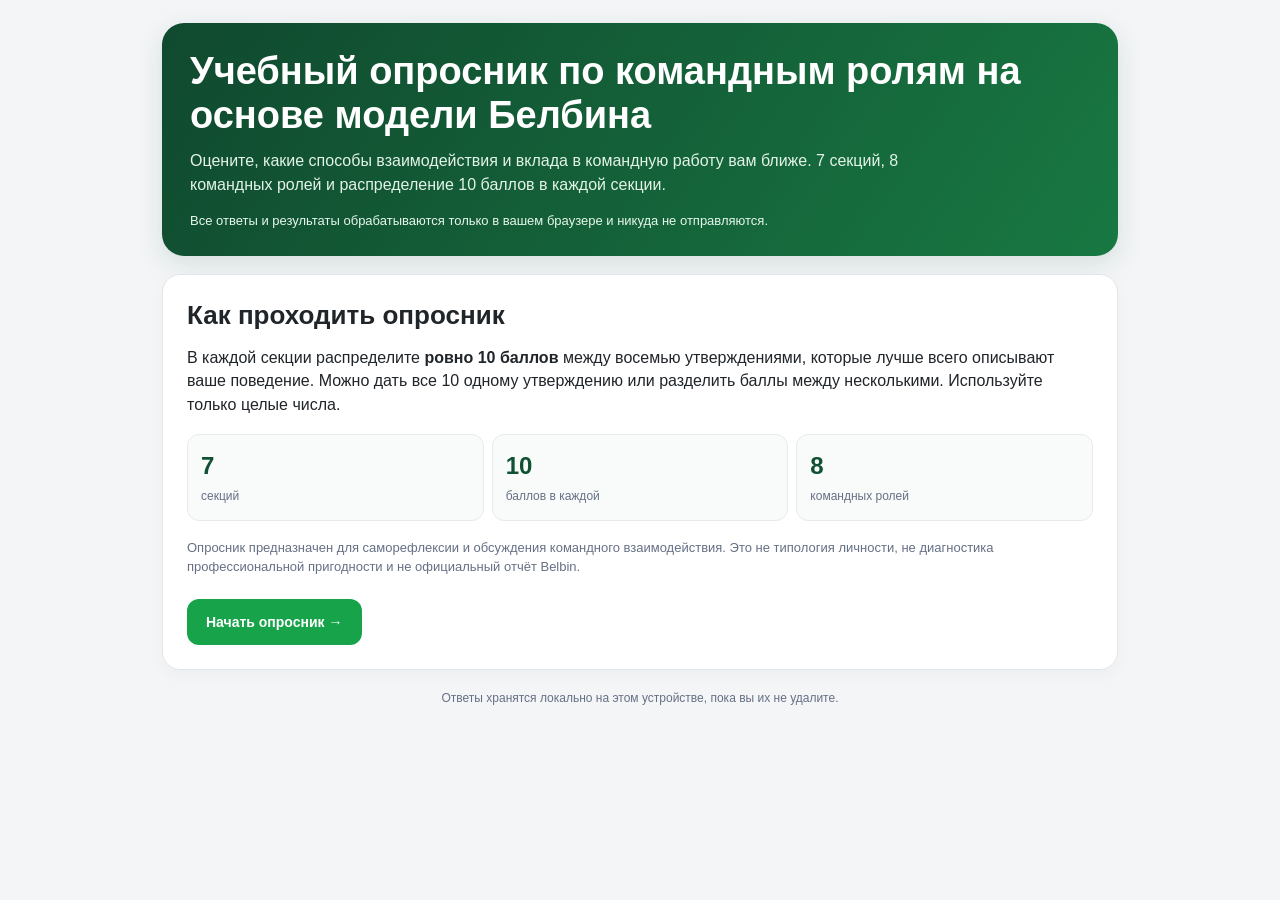
==== commit afe3576a: "Improve Belbin profile labels, dynamic scaling and PNG export" ====
--- a/belbin-learning-test/index.html
+++ b/belbin-learning-test/index.html
@@ -5,22 +5,22 @@
 <meta name="viewport" content="width=device-width,initial-scale=1,viewport-fit=cover">
 <meta name="theme-color" content="#145c39">
 <meta http-equiv="Content-Security-Policy" content="default-src 'none'; script-src 'unsafe-inline'; style-src 'unsafe-inline'; img-src data: blob:; connect-src 'none'; object-src 'none'; base-uri 'none'; form-action 'none'">
-<title>Учебный опросник по командным ролям на основе модели Белбина — Б1</title>
+<title>Учебный опросник по командным ролям на основе модели Белбина</title>
 <style>
 :root{--green:#16a34a;--deep:#0f5132;--ink:#20252a;--gray:#667085;--paper:#fff;--bg:#f3f5f7;--line:#e2e6ea;--pale:#edf9f0;--error:#b42318}
-*{box-sizing:border-box}html{scroll-behavior:smooth;-webkit-text-size-adjust:100%}body{margin:0;background:var(--bg);color:var(--ink);font-family:Arial,Helvetica,sans-serif;line-height:1.48}button,input{font:inherit}button{cursor:pointer;touch-action:manipulation}button:focus-visible,input:focus-visible{outline:3px solid #82ce99;outline-offset:2px}button:disabled{opacity:.46;cursor:not-allowed}main{max-width:990px;margin:auto;padding:23px 17px 70px}.hero{background:linear-gradient(125deg,#10492f,#187842);color:white;padding:31px 32px;border-radius:22px;box-shadow:0 8px 26px #124c3320}.hero-kicker{text-transform:uppercase;letter-spacing:2px;font-size:11px;font-weight:800;opacity:.8}.hero h1{font-size:clamp(25px,4vw,38px);line-height:1.16;margin:12px 0}.hero p{font-size:16px;margin:0;color:#e3f3e8;max-width:750px}.privacy{font-size:13px!important;margin-top:16px!important;color:#e7f7ee!important}.card{border-radius:18px;border:1px solid var(--line);background:#fff;padding:24px;margin-top:18px;box-shadow:0 5px 18px #10182808}h2{font-size:clamp(20px,2.9vw,26px);line-height:1.27;margin:0 0 14px}h3{font-size:17px;line-height:1.3;margin:0 0 10px}p{margin:8px 0}.fine{font-size:13px;color:var(--gray)}.stats{display:grid;grid-template-columns:repeat(3,1fr);gap:8px;margin:17px 0}.stat{padding:13px;border:1px solid #e7ebe9;background:#f9fbfa;border-radius:12px}.stat strong{display:block;font-size:24px;color:var(--deep)}.stat span{font-size:12px;color:var(--gray)}.btn{min-height:46px;padding:11px 18px;border-radius:12px;border:1px solid transparent;font-weight:750;font-size:14px;display:inline-flex;align-items:center;justify-content:center;gap:7px}.btn.primary{background:var(--green);color:white}.btn.secondary{background:#eff2f4;color:#344054}.btn.ghost{background:white;border-color:#d9e1db;color:#344054}.btn.danger{color:#b42318;background:#fff1f0;border-color:#fecdca}.btn:hover:not(:disabled){filter:brightness(.97)}.actions{display:flex;flex-wrap:wrap;gap:9px;margin-top:23px;align-items:center}.actions .btn{flex-shrink:0}.sticky{position:sticky;top:8px;z-index:6;margin-top:14px;padding:13px 15px;background:#ffffffef;backdrop-filter:blur(12px);border:1px solid var(--line);border-radius:14px;box-shadow:0 5px 20px #10182812}.sticky-row{display:flex;align-items:center;justify-content:space-between;gap:12px;font-weight:750;font-size:14px}.progress-track{height:8px;background:#e7ede9;border-radius:100px;margin-top:9px;overflow:hidden}.progress-value{height:100%;width:0;background:var(--green);transition:width .2s}.section-sub{font-size:14px;color:var(--gray);margin-bottom:18px}.section-budget{display:flex;gap:9px;align-items:center;justify-content:space-between;background:#f3f8f4;border:1px solid #d7eadc;border-radius:12px;padding:12px 14px;margin:18px 0}.budget-number{font-size:24px;color:var(--deep);font-weight:850;white-space:nowrap}.budget-number.over{color:var(--error)}.statement{display:grid;grid-template-columns:minmax(0,1fr) auto;gap:15px;align-items:center;border:1px solid #e4e8ec;border-radius:14px;padding:15px;margin:11px 0;background:#fff}.statement.active{background:#f8fdf9;border-color:#acdcb8}.statement-text{display:flex;gap:10px;align-items:flex-start;font-size:15px}.letter{flex:0 0 auto;font-size:12px;font-weight:850;border-radius:50%;height:27px;width:27px;display:grid;place-items:center;background:#ecf0f2;color:#667085;text-transform:uppercase}.statement.active .letter{background:#d9f5e2;color:#17633b}.stepper{display:flex;align-items:center;gap:6px;flex-shrink:0}.step{height:43px;width:43px;border:1px solid #d4dce0;border-radius:11px;background:#f8fafb;color:#20252a;font-size:24px;line-height:1}.step.plus{background:#e7f7ec;color:#126535;border-color:#b5dfc0}.score-input{height:43px;width:51px;min-width:0;border:1px solid #d5dde1;border-radius:10px;text-align:center;font-size:19px;font-weight:800;appearance:textfield;-moz-appearance:textfield}.score-input::-webkit-inner-spin-button,.score-input::-webkit-outer-spin-button{-webkit-appearance:none;margin:0}.tip{border-radius:11px;padding:12px 13px;background:#f8fafc;color:#667085;font-size:13px;margin-top:15px}.status{font-size:13px;color:var(--gray)}.error{display:none;color:var(--error);background:#fff3f1;border:1px solid #fecdca;border-radius:11px;padding:12px;margin-top:14px;font-size:14px;font-weight:bold}.error.show{display:block}.result-head{border-bottom:1px solid var(--line);padding-bottom:13px;margin-bottom:17px}.result-head p{font-size:14px;color:var(--gray)}.summary-lines{background:#f3f8f4;border-radius:14px;padding:17px;border:1px solid #d9ecde;margin:17px 0}.summary-lines>p{margin:4px 0 9px}.graphic-layout{display:grid;grid-template-columns:minmax(0,1.8fr) minmax(210px,1fr);gap:15px;align-items:center}.spider{display:block;width:100%;max-width:690px;margin:auto}.profile-note{border:1px solid #e7ebe9;border-radius:14px;padding:15px;background:#fafbfc;font-size:13px;color:#505966}.profile-note b{color:#263238}.table-wrap{overflow-x:auto}table{width:100%;border-collapse:collapse;text-align:left;font-size:14px}th,td{padding:10px 8px;border-bottom:1px solid #e6e9ed}th{font-size:12px;color:#667085;text-transform:uppercase;letter-spacing:.5px}td.score{font-size:18px;font-weight:800;color:#166534;text-align:right}th:last-child{text-align:right}.role-grid{display:grid;grid-template-columns:repeat(2,1fr);gap:11px;margin-top:15px}.role-box{border:1px solid #e4e8eb;background:#fcfdfd;border-radius:13px;padding:15px}.role-name{font-size:15px;font-weight:850;margin:0 0 6px}.role-name .code{color:var(--green);font-size:13px}.role-group{font-size:11px;color:var(--gray);text-transform:uppercase;letter-spacing:.7px}.role-box p{color:#475467;font-size:13px;margin-top:8px}.role-box .weak{padding-top:8px;border-top:1px solid #e5ebe7;margin-top:9px}.reflection{border:1px solid #d5ead9;background:#f5fbf6;border-radius:14px;padding:16px;margin-top:20px;font-size:14px}.reflection strong{color:#145c39}.footer{text-align:center;color:var(--gray);font-size:12px;margin:20px auto}.hide{display:none!important}.helper-success{color:#137b3d;font-size:13px;min-height:20px}.tiny-badge{font-size:12px;color:#126b37;background:#e9f7ed;border-radius:999px;padding:5px 9px;font-weight:700}.noscript{padding:20px;color:#8c1c13}
-@media(max-width:680px){main{padding:12px 11px 55px}.hero{padding:23px 20px;border-radius:16px}.card{padding:17px;margin-top:12px}.stat{padding:10px}.stat strong{font-size:20px}.statement{grid-template-columns:1fr;gap:12px;padding:13px}.statement-text{font-size:15px}.stepper{justify-content:flex-end}.step{width:47px;height:46px}.score-input{height:46px;width:57px}.graphic-layout{grid-template-columns:1fr}.profile-note{margin-top:-2px}.role-grid{grid-template-columns:1fr}.actions .btn{flex:1 1 40%}.sticky{top:5px}.budget-number{font-size:20px}}@media(max-width:390px){.stats{grid-template-columns:repeat(3,1fr)}.stat span{font-size:11px}.actions .btn{width:100%;flex-basis:100%}.statement-text{font-size:14px}}
-@media print{html,body{background:#fff!important}.hero,.sticky,#intro,#survey,.no-print,.footer{display:none!important}main{max-width:100%;padding:0}.card{border:0;box-shadow:none;margin:0;padding:7px 0;break-inside:avoid}.result-head{padding-bottom:5px}.role-grid{grid-template-columns:1fr 1fr}.role-box{break-inside:avoid}.graphic-layout{grid-template-columns:1.4fr 1fr}.spider{max-height:420px}#results{display:block!important}.role-box p{font-size:11px}h1,h2,h3{break-after:avoid} @page{size:A4;margin:14mm}}
+*{box-sizing:border-box}html{scroll-behavior:smooth;-webkit-text-size-adjust:100%}body{margin:0;background:var(--bg);color:var(--ink);font-family:Arial,Helvetica,sans-serif;line-height:1.48}button,input{font:inherit}button{cursor:pointer;touch-action:manipulation}button:focus-visible,input:focus-visible{outline:3px solid #82ce99;outline-offset:2px}button:disabled{opacity:.46;cursor:not-allowed}main{max-width:990px;margin:auto;padding:23px 17px 70px}.hero{background:linear-gradient(125deg,#10492f,#187842);color:white;padding:26px 28px;border-radius:22px;box-shadow:0 8px 26px #124c3320}.hero h1{font-size:clamp(25px,4vw,38px);line-height:1.16;margin:0 0 12px}.hero p{font-size:16px;margin:0;color:#e3f3e8;max-width:760px}.privacy{font-size:13px!important;margin-top:14px!important;color:#e7f7ee!important}.card{border-radius:18px;border:1px solid var(--line);background:#fff;padding:24px;margin-top:18px;box-shadow:0 5px 18px #10182808}h2{font-size:clamp(20px,2.9vw,26px);line-height:1.27;margin:0 0 14px}h3{font-size:17px;line-height:1.3;margin:0 0 10px}p{margin:8px 0}.fine{font-size:13px;color:var(--gray)}.stats{display:grid;grid-template-columns:repeat(3,1fr);gap:8px;margin:17px 0}.stat{padding:13px;border:1px solid #e7ebe9;background:#f9fbfa;border-radius:12px}.stat strong{display:block;font-size:24px;color:var(--deep)}.stat span{font-size:12px;color:var(--gray)}.btn{min-height:46px;padding:11px 18px;border-radius:12px;border:1px solid transparent;font-weight:750;font-size:14px;display:inline-flex;align-items:center;justify-content:center;gap:7px}.btn.primary{background:var(--green);color:white}.btn.secondary{background:#eff2f4;color:#344054}.btn.ghost{background:white;border-color:#d9e1db;color:#344054}.btn.danger{color:#b42318;background:#fff1f0;border-color:#fecdca}.btn:hover:not(:disabled){filter:brightness(.97)}.actions{display:flex;flex-wrap:wrap;gap:9px;margin-top:23px;align-items:center}.actions .btn{flex-shrink:0}.sticky{position:sticky;top:8px;z-index:6;margin-top:14px;padding:13px 15px;background:#ffffffef;backdrop-filter:blur(12px);border:1px solid var(--line);border-radius:14px;box-shadow:0 5px 20px #10182812}.sticky-row{display:flex;align-items:center;justify-content:space-between;gap:12px;font-weight:750;font-size:14px}.progress-track{height:8px;background:#e7ede9;border-radius:100px;margin-top:9px;overflow:hidden}.progress-value{height:100%;width:0;background:var(--green);transition:width .2s}.section-sub{font-size:14px;color:var(--gray);margin-bottom:18px}.section-budget{display:flex;gap:9px;align-items:center;justify-content:space-between;background:#f3f8f4;border:1px solid #d7eadc;border-radius:12px;padding:12px 14px;margin:18px 0}.budget-number{font-size:24px;color:var(--deep);font-weight:850;white-space:nowrap}.budget-number.over{color:var(--error)}.statement{display:grid;grid-template-columns:minmax(0,1fr) auto;gap:15px;align-items:center;border:1px solid #e4e8ec;border-radius:14px;padding:15px;margin:11px 0;background:#fff}.statement.active{background:#f8fdf9;border-color:#acdcb8}.statement-text{display:flex;gap:10px;align-items:flex-start;font-size:15px}.letter{flex:0 0 auto;font-size:12px;font-weight:850;border-radius:50%;height:27px;width:27px;display:grid;place-items:center;background:#ecf0f2;color:#667085;text-transform:uppercase}.statement.active .letter{background:#d9f5e2;color:#17633b}.stepper{display:flex;align-items:center;gap:6px;flex-shrink:0}.step{height:43px;width:43px;border:1px solid #d4dce0;border-radius:11px;background:#f8fafb;color:#20252a;font-size:24px;line-height:1}.step.plus{background:#e7f7ec;color:#126535;border-color:#b5dfc0}.score-input{height:43px;width:51px;min-width:0;border:1px solid #d5dde1;border-radius:10px;text-align:center;font-size:19px;font-weight:800;appearance:textfield;-moz-appearance:textfield}.score-input::-webkit-inner-spin-button,.score-input::-webkit-outer-spin-button{-webkit-appearance:none;margin:0}.tip{border-radius:11px;padding:12px 13px;background:#f8fafc;color:#667085;font-size:13px;margin-top:15px}.status{font-size:13px;color:var(--gray)}.error{display:none;color:var(--error);background:#fff3f1;border:1px solid #fecdca;border-radius:11px;padding:12px;margin-top:14px;font-size:14px;font-weight:bold}.error.show{display:block}.result-head{border-bottom:1px solid var(--line);padding-bottom:13px;margin-bottom:17px}.result-head p{font-size:14px;color:var(--gray)}.summary-lines{background:#f3f8f4;border-radius:14px;padding:17px;border:1px solid #d9ecde;margin:17px 0}.summary-lines>p{margin:4px 0 9px}.graphic-layout{display:grid;grid-template-columns:minmax(0,1fr);gap:12px;align-items:start}.spider{display:block;width:100%;max-width:900px;margin:auto}#spiderArea{max-width:100%;min-width:0;overflow-x:auto;overflow-y:hidden}.chart-scroll-hint{display:none;color:#667085;font-size:12px;margin:2px 0 9px;text-align:center}.profile-note{border:1px solid #e7ebe9;border-radius:14px;padding:15px;background:#fafbfc;font-size:13px;color:#505966}.profile-note b{color:#263238}.table-wrap{overflow-x:auto}table{width:100%;border-collapse:collapse;text-align:left;font-size:14px}th,td{padding:10px 8px;border-bottom:1px solid #e6e9ed}th{font-size:12px;color:#667085;text-transform:uppercase;letter-spacing:.5px}td.score{font-size:18px;font-weight:800;color:#166534;text-align:right}th:last-child{text-align:right}.role-grid{display:grid;grid-template-columns:repeat(2,1fr);gap:11px;margin-top:15px}.role-box{border:1px solid #e4e8eb;background:#fcfdfd;border-radius:13px;padding:15px}.role-name{font-size:15px;font-weight:850;margin:0 0 6px}.role-name .code{color:var(--green);font-size:13px}.role-group{font-size:11px;color:var(--gray);text-transform:uppercase;letter-spacing:.7px}.role-box p{color:#475467;font-size:13px;margin-top:8px}.role-box .weak{padding-top:8px;border-top:1px solid #e5ebe7;margin-top:9px}.reflection{border:1px solid #d5ead9;background:#f5fbf6;border-radius:14px;padding:16px;margin-top:20px;font-size:14px}.reflection strong{color:#145c39}.footer{text-align:center;color:var(--gray);font-size:12px;margin:20px auto}.hide{display:none!important}.helper-success{color:#137b3d;font-size:13px;min-height:20px}.tiny-badge{font-size:12px;color:#126b37;background:#e9f7ed;border-radius:999px;padding:5px 9px;font-weight:700}.noscript{padding:20px;color:#8c1c13}
+@media(max-width:680px){main{padding:12px 11px 55px}.hero{padding:23px 20px;border-radius:16px}.card{padding:17px;margin-top:12px}.stat{padding:10px}.stat strong{font-size:20px}.statement{grid-template-columns:1fr;gap:12px;padding:13px}.statement-text{font-size:15px}.stepper{justify-content:flex-end}.step{width:47px;height:46px}.score-input{height:46px;width:57px}.graphic-layout{grid-template-columns:1fr}#spiderArea .spider{width:680px;max-width:none}.chart-scroll-hint{display:block}.profile-note{margin-top:0}.role-grid{grid-template-columns:1fr}.actions .btn{flex:1 1 40%}.sticky{top:5px}.budget-number{font-size:20px}}@media(max-width:390px){.stats{grid-template-columns:repeat(3,1fr)}.stat span{font-size:11px}.actions .btn{width:100%;flex-basis:100%}.statement-text{font-size:14px}}
+@media print{html,body{background:#fff!important}.hero,.sticky,#intro,#survey,.no-print,.footer{display:none!important}main{max-width:100%;padding:0}.card{border:0;box-shadow:none;margin:0;padding:7px 0;break-inside:avoid}.result-head{padding-bottom:5px}.role-grid{grid-template-columns:1fr 1fr}.role-box{break-inside:avoid}.graphic-layout{grid-template-columns:1fr}.spider{max-height:440px}#spiderArea{overflow:visible}.chart-scroll-hint{display:none}#results{display:block!important}.role-box p{font-size:11px}h1,h2,h3{break-after:avoid} @page{size:A4;margin:14mm}}
 </style>
 </head>
 <body>
 <main>
-<header class="hero"><div class="hero-kicker">Академия бизнеса Б1 · учебный формат</div><h1>Учебный опросник по командным ролям на основе модели Белбина</h1><p>Исследуйте, какие способы взаимодействия и вклада в командную работу вам ближе. 7 секций, 8 командных ролей.</p><p class="privacy">Все ответы и результаты обрабатываются только в вашем браузере и никуда не отправляются.</p></header>
+<header class="hero"><h1>Учебный опросник по командным ролям на основе модели Белбина</h1><p>Оцените, какие способы взаимодействия и вклада в командную работу вам ближе. 7 секций, 8 командных ролей и распределение 10 баллов в каждой секции.</p><p class="privacy">Все ответы и результаты обрабатываются только в вашем браузере и никуда не отправляются.</p></header>
 <section class="card" id="intro"><h2>Как проходить опросник</h2><p>В каждой секции распределите <b>ровно 10 баллов</b> между восемью утверждениями, которые лучше всего описывают ваше поведение. Можно дать все 10 одному утверждению или разделить баллы между несколькими. Используйте только целые числа.</p><div class="stats"><div class="stat"><strong>7</strong><span>секций</span></div><div class="stat"><strong>10</strong><span>баллов в каждой</span></div><div class="stat"><strong>8</strong><span>командных ролей</span></div></div><p class="fine">Опросник предназначен для саморефлексии и обсуждения командного взаимодействия. Это не типология личности, не диагностика профессиональной пригодности и не официальный отчёт Belbin.</p><div class="actions"><button type="button" class="btn primary" id="begin">Начать опросник →</button><button type="button" class="btn ghost hide" id="introReset">Начать заново</button></div></section>
 <div class="sticky hide" id="sticky"><div class="sticky-row"><span id="progressLabel">Секция 1 из 7</span><span id="progressPct">0%</span></div><div class="progress-track"><div class="progress-value" id="progressBar"></div></div></div>
 <section class="card hide" id="survey"><div class="tiny-badge" id="sectionNumber">Секция 1</div><h2 id="sectionHeading" style="margin-top:12px"></h2><p class="section-sub">Выберите, насколько каждое утверждение соответствует вам. Сумма по разделу должна быть 10.</p><div class="section-budget"><div><strong>Осталось распределить</strong><div class="fine">Баллы по секции: <span id="currentSum">0</span> из 10</div></div><div class="budget-number" id="remaining" aria-live="polite">10</div></div><div id="statements"></div><div class="tip">Нажимайте +/− или вводите целое число от 0 до 10. Следующая секция откроется только после распределения всех 10 баллов.</div><div class="error" id="surveyError" role="alert"></div><div class="actions"><button class="btn secondary" type="button" id="prev">← Назад</button><button class="btn primary" type="button" id="next" disabled>Следующая секция →</button><button class="btn ghost" type="button" id="clear">Сбросить ответы</button></div></section>
-<section class="card hide" id="results" aria-live="polite"><div class="result-head"><span class="tiny-badge">Результат самооценки</span><h2 style="margin-top:13px">Ваш профиль командных ролей</h2><p>Баллы отражают относительные предпочтения в рамках этого учебного опросника. Они не определяют вашу личность или профессиональные возможности.</p></div><div class="summary-lines" id="resultSummary"></div><h3>Паутинка командных ролей</h3><div class="graphic-layout"><div id="spiderArea"></div><div class="profile-note"><b>Как читать график</b><p>Каждый луч — отдельная командная роль. Чем дальше точка от центра, тем больше баллов.</p><p>Направления расположены как в рабочей тетради: управление, информация, исполнение и контроль.</p><p>Шкала одинаковая у всех участников: от 0 до 70. На графике показаны именно баллы, без нормативной оценки.</p></div></div><h3 style="margin-top:22px">Все роли и баллы</h3><div class="table-wrap"><table><thead><tr><th>Роль</th><th>Группа</th><th>Баллы</th></tr></thead><tbody id="scoresTable"></tbody></table></div><h3 style="margin-top:24px">Как эти роли проявляются в работе</h3><div class="role-grid" id="roleCards"></div><div class="reflection"><strong>Вопросы для обсуждения</strong><p>В каких рабочих ситуациях ваши наиболее выраженные роли особенно помогают команде? Какие функции вы реже берёте на себя? Как это соотносится с обратной связью коллег?</p><p>У одного человека могут сочетаться несколько ролей. Менее выраженные роли не означают отсутствия способностей.</p></div><div class="actions no-print"><button class="btn primary" type="button" id="copy">Скопировать результат</button><button class="btn secondary" type="button" id="png">Сохранить PNG</button><button class="btn secondary" type="button" id="pdf">Сохранить PDF</button><button class="btn ghost" type="button" id="edit">Изменить ответы</button><button class="btn danger" type="button" id="restart">Пройти заново</button></div><div class="helper-success no-print" id="exportStatus" role="status"></div><p class="fine">PDF сохраняется через стандартное окно печати браузера: выберите «Сохранить как PDF» или соответствующую функцию телефона.</p></section>
-<div class="error" id="fatal" role="alert"></div><footer class="footer">Учебная адаптация, используемая в Академии бизнеса Б1. Ответы хранятся локально на этом устройстве, пока вы их не удалите.</footer>
+<section class="card hide" id="results" aria-live="polite"><div class="result-head"><span class="tiny-badge">Результат самооценки</span><h2 style="margin-top:13px">Ваш профиль командных ролей</h2><p>Баллы отражают относительные предпочтения в рамках этого учебного опросника. Они не определяют вашу личность или профессиональные возможности.</p></div><div class="summary-lines" id="resultSummary"></div><h3>Профиль командных ролей</h3><div class="graphic-layout"><div><div id="spiderArea" aria-label="Профиль с восемью лучами"></div><p class="chart-scroll-hint">Листайте график по горизонтали, чтобы рассмотреть все названия ролей.</p></div><div class="profile-note"><b>Как читать профиль</b><p>Каждый луч — отдельная командная роль. Чем дальше точка от центра, тем выше выраженность роли в вашем профиле.</p><p>Направления расположены как в рабочей тетради: управление, информация, исполнение и контроль.</p><p>Шкала подстраивается под ваши результаты. <b id="profileScale"></b> Точные баллы приведены в таблице ниже. При сравнении разных людей учитывайте, что масштаб графиков может отличаться.</p></div></div><h3 style="margin-top:22px">Все роли и баллы</h3><div class="table-wrap"><table><thead><tr><th>Роль</th><th>Группа</th><th>Баллы</th></tr></thead><tbody id="scoresTable"></tbody></table></div><h3 style="margin-top:24px">Как эти роли проявляются в работе</h3><div class="role-grid" id="roleCards"></div><div class="reflection"><strong>Вопросы для рефлексии</strong><p>В каких рабочих ситуациях ваши наиболее выраженные роли проявляются особенно заметно? Какие функции и способы вклада в команду вы берёте на себя реже? Насколько этот результат совпадает с вашим ощущением себя в командной работе?</p><p>У одного человека могут сочетаться несколько ролей. Менее выраженные роли не означают отсутствия способностей, а скорее показывают, какие формы вклада вы выбираете реже.</p></div><div class="actions no-print"><button class="btn primary" type="button" id="copy">Скопировать результат</button><button class="btn secondary" type="button" id="png">Сохранить PNG</button><button class="btn secondary" type="button" id="pdf">Сохранить PDF</button><button class="btn ghost" type="button" id="edit">Изменить ответы</button><button class="btn danger" type="button" id="restart">Пройти заново</button></div><div class="helper-success no-print" id="exportStatus" role="status"></div><p class="fine">PDF сохраняется через стандартное окно печати браузера: выберите «Сохранить как PDF» или соответствующую функцию телефона.</p></section>
+<div class="error" id="fatal" role="alert"></div><footer class="footer">Ответы хранятся локально на этом устройстве, пока вы их не удалите.</footer>
 </main><noscript><div class="noscript">Для работы опросника включите JavaScript.</div></noscript>
 <script>
 const DATA = {"sections":[{"items":[{"id":"S1a","letter":"a","text":"Я думаю, что могу быстро увидеть и использовать преимущества открывающихся возможностей.","role":"RI"},{"id":"S1b","letter":"b","text":"Я хорошо срабатываюсь с разными людьми.","role":"TW"},{"id":"S1c","letter":"c","text":"Одно из моих природных достоинств - способность предлагать новые идеи.","role":"PL"},{"id":"S1d","letter":"d","text":"Я умею вовлекать людей в обсуждение, когда вижу, что их вклад может помочь команде достичь цели.","role":"CH"},{"id":"S1e","letter":"e","text":"Моя результативность во многом связана с умением доводить начатое до конца.","role":"CF"},{"id":"S1f","letter":"f","text":"Я готов смириться с временной непопулярностью, если в конечном итоге это ведет к достижению результатов.","role":"SH"},{"id":"S1g","letter":"g","text":"Обычно я быстро понимаю, какие решения реалистичны и могут сработать на практике.","role":"CW"},{"id":"S1h","letter":"h","text":"Я умею аргументированно обосновывать альтернативные решения, сохраняя объективность и избегая предубеждений.","role":"ME"}],"heading":"Что, по моему мнению, я могу предложить команде:"},{"items":[{"id":"S2a","letter":"a","text":"Мне некомфортно на совещаниях, если нет чёткой структуры, порядка и управления обсуждением.","role":"CW"},{"id":"S2b","letter":"b","text":"Я иногда уделяю слишком много внимания людям, чью обоснованную точку зрения не удалось как следует обсудить.","role":"CH"},{"id":"S2c","letter":"c","text":"Я склонен говорить слишком много, когда группа обсуждает новую идею.","role":"RI"},{"id":"S2d","letter":"d","text":"Мой объективный взгляд на задачи иногда мешает мне с готовностью разделять энтузиазм коллег.","role":"ME"},{"id":"S2e","letter":"e","text":"Иногда меня воспринимают как сильную авторитарную личность, если существует необходимость выполнить какую-то задачу.","role":"SH"},{"id":"S2f","letter":"f","text":"Я нахожу трудным для себя быть в первых рядах, вести за собой, возможно из-за моей сверхчувствительности к атмосфере в группе.","role":"TW"},{"id":"S2g","letter":"g","text":"Я подвержен тому, что меня порой слишком увлекают новые идеи и, в результате, я теряю нить в том, что происходит вокруг.","role":"PL"},{"id":"S2h","letter":"h","text":"Коллегам иногда кажется, что я слишком переживаю из-за деталей и возможных ошибок.","role":"CF"}],"heading":"Мои возможные недостатки при работе в группе могут проявляться в следующем:"},{"items":[{"id":"S3a","letter":"a","text":"Я обладаю способностью влиять на людей, не оказывая при этом давления на них.","role":"CH"},{"id":"S3b","letter":"b","text":"Моя постоянная бдительность способствует предупреждению ошибок и упущений.","role":"CF"},{"id":"S3c","letter":"c","text":"Я готов настойчиво побуждать команду к действиям, чтобы обсуждения не затягивались и мы не теряли из виду основную цель.","role":"SH"},{"id":"S3d","letter":"d","text":"Я могу считаться человеком, который может привнести в работу команды что-нибудь оригинальное, нестандартное.","role":"PL"},{"id":"S3e","letter":"e","text":"Я всегда готов поддержать хорошее предложение в общих интересах.","role":"TW"},{"id":"S3f","letter":"f","text":"Меня обычно интересуют новейшие идеи и разработки.","role":"RI"},{"id":"S3g","letter":"g","text":"Я уверен, что моя способность к взвешенным суждениям помогает принимать правильные решения.","role":"ME"},{"id":"S3h","letter":"h","text":"На меня можно положиться, если необходимо организовать важную работу.","role":"CW"}],"heading":"Когда я вовлечен в проект с другими людьми:"},{"items":[{"id":"S4a","letter":"a","text":"Мне интересно постепенно узнавать своих коллег лучше.","role":"TW"},{"id":"S4b","letter":"b","text":"Для меня не проблема оспорить точку зрения другого или пребывать в меньшинстве со своей точкой зрения.","role":"SH"},{"id":"S4c","letter":"c","text":"Обычно я могу найти аргументы, чтобы оспорить недостаточно обоснованные предложения.","role":"ME"},{"id":"S4d","letter":"d","text":"Я думаю, что умею обеспечивать выполнение намеченных планов на практике.","role":"CW"},{"id":"S4e","letter":"e","text":"Я предпочитаю избегать очевидных решений и предлагать неожиданные.","role":"PL"},{"id":"S4f","letter":"f","text":"Я привношу нотку перфекционизма (желание сделать всё наилучшим образом) во всё, чем бы я ни занимался.","role":"CF"},{"id":"S4g","letter":"g","text":"Я готов воспользоваться своими контактами вне группы.","role":"RI"},{"id":"S4h","letter":"h","text":"При том, что меня интересуют все точки зрения, я могу без колебаний принять решение, когда это необходимо.","role":"CH"}],"heading":"Мой характерный подход к работе в группе заключается в следующем:"},{"items":[{"id":"S5a","letter":"a","text":"Мне нравится анализировать ситуации и сравнивать все возможные альтернативы.","role":"ME"},{"id":"S5b","letter":"b","text":"Мне интересно находить практические решения проблемы.","role":"CW"},{"id":"S5c","letter":"c","text":"Мне нравится ощущать, что я поддерживаю хорошие взаимоотношения.","role":"TW"},{"id":"S5d","letter":"d","text":"Я могу оказывать сильное влияние на процесс принятия решений.","role":"SH"},{"id":"S5e","letter":"e","text":"Я могу встретиться с людьми, которые предлагают новые идеи.","role":"RI"},{"id":"S5f","letter":"f","text":"Я умею убеждать людей согласиться с необходимым планом действий.","role":"CH"},{"id":"S5g","letter":"g","text":"Я чувствую себя в своей тарелке, если могу отдать все свое внимание задаче.","role":"CF"},{"id":"S5h","letter":"h","text":"Мне нравится находить такую область деятельности, которая требует воображения.","role":"PL"}],"heading":"Я получаю удовольствие от работы, потому что:"},{"items":[{"id":"S6a","letter":"a","text":"Мне захочется уединиться и обдумать выход из положения перед тем, как разработать план действий","role":"PL"},{"id":"S6b","letter":"b","text":"Я охотно буду работать с человеком, который демонстрирует наиболее позитивный и конструктивный подход к задаче.","role":"TW"},{"id":"S6c","letter":"c","text":"Я постараюсь упростить задачу, определив, какой вклад может внести каждый участник, и распределив работу с учётом их сильных сторон.","role":"CH"},{"id":"S6d","letter":"d","text":"Моё острое чувство срочности помогает не допускать срыва сроков.","role":"CF"},{"id":"S6e","letter":"e","text":"Я думаю, что сохраню самообладание и способность думать","role":"ME"},{"id":"S6f","letter":"f","text":"Я сохраню целеустремленность несмотря на давление","role":"CW"},{"id":"S6g","letter":"g","text":"Если я вижу, что команда не продвигается вперёд, я готов взять инициативу и повести её за собой.","role":"SH"},{"id":"S6h","letter":"h","text":"Я открою дискуссию для стимулирования высказывания новых идей и попытки сдвинуться с мертвой точки","role":"RI"}],"heading":"Если я внезапно получаю трудное задание, при этом я ограничен во времени и мне приходится работать с незнакомыми людьми, то:"},{"items":[{"id":"S7a","letter":"a","text":"Я склонен выказывать нетерпение к тем, кто препятствует движению вперед","role":"SH"},{"id":"S7b","letter":"b","text":"Окружающие могут критиковать меня за то, что у меня слишком аналитический склад мышления и мне не хватает интуиции","role":"ME"},{"id":"S7c","letter":"c","text":"Мое желание обеспечить качество работы может препятствовать движению вперед","role":"CF"},{"id":"S7d","letter":"d","text":"Мне довольно быстро становится скучно, и я рассчитываю, что кто-то из активных коллег сможет снова меня заинтересовать.","role":"RI"},{"id":"S7e","letter":"e","text":"Мне трудно сдвинуться, пока я не уясню целей","role":"CW"},{"id":"S7f","letter":"f","text":"Иногда мне трудно понятно объяснить другим сложные идеи, которые приходят мне в голову.","role":"PL"},{"id":"S7g","letter":"g","text":"Я замечаю за собой, что иногда требую от других сделать то, с чем не могу справиться самостоятельно.","role":"CH"},{"id":"S7h","letter":"h","text":"Мне бывает трудно отстаивать свою точку зрения, когда я сталкиваюсь с серьёзным сопротивлением.","role":"TW"}],"heading":"Проблемы, с которыми я сталкиваюсь при работе в группе:"}],"roleOrder":["CW","CH","SH","PL","RI","ME","TW","CF"],"key":[["g","d","f","c","a","h","b","e"],["a","b","e","g","c","d","f","h"],["h","a","c","d","f","g","e","b"],["d","h","b","e","g","c","a","f"],["b","f","d","h","e","a","c","g"],["f","c","g","a","h","e","b","d"],["e","g","a","f","d","b","h","c"]],"vectors":[{"name":"all-a","answers_by_section_a_to_h":[[10,0,0,0,0,0,0,0],[10,0,0,0,0,0,0,0],[10,0,0,0,0,0,0,0],[10,0,0,0,0,0,0,0],[10,0,0,0,0,0,0,0],[10,0,0,0,0,0,0,0],[10,0,0,0,0,0,0,0]],"expected_role_totals":{"CW":10,"CH":10,"SH":10,"PL":10,"RI":10,"ME":10,"TW":10,"CF":0}},{"name":"all-h","answers_by_section_a_to_h":[[0,0,0,0,0,0,0,10],[0,0,0,0,0,0,0,10],[0,0,0,0,0,0,0,10],[0,0,0,0,0,0,0,10],[0,0,0,0,0,0,0,10],[0,0,0,0,0,0,0,10],[0,0,0,0,0,0,0,10]],"expected_role_totals":{"CW":10,"CH":10,"SH":0,"PL":10,"RI":10,"ME":10,"TW":10,"CF":10}},{"name":"all-b","answers_by_section_a_to_h":[[0,10,0,0,0,0,0,0],[0,10,0,0,0,0,0,0],[0,10,0,0,0,0,0,0],[0,10,0,0,0,0,0,0],[0,10,0,0,0,0,0,0],[0,10,0,0,0,0,0,0],[0,10,0,0,0,0,0,0]],"expected_role_totals":{"CW":10,"CH":10,"SH":10,"PL":0,"RI":0,"ME":10,"TW":20,"CF":10}},{"name":"only-CW","answers_by_section_a_to_h":[[0,0,0,0,0,0,10,0],[10,0,0,0,0,0,0,0],[0,0,0,0,0,0,0,10],[0,0,0,10,0,0,0,0],[0,10,0,0,0,0,0,0],[0,0,0,0,0,10,0,0],[0,0,0,0,10,0,0,0]],"expected_role_totals":{"CW":70,"CH":0,"SH":0,"PL":0,"RI":0,"ME":0,"TW":0,"CF":0}},{"name":"only-CF","answers_by_section_a_to_h":[[0,0,0,0,10,0,0,0],[0,0,0,0,0,0,0,10],[0,10,0,0,0,0,0,0],[0,0,0,0,0,10,0,0],[0,0,0,0,0,0,10,0],[0,0,0,10,0,0,0,0],[0,0,10,0,0,0,0,0]],"expected_role_totals":{"CW":0,"CH":0,"SH":0,"PL":0,"RI":0,"ME":0,"TW":0,"CF":70}},{"name":"mixed-same-row","answers_by_section_a_to_h":[[3,2,1,1,1,1,1,0],[3,2,1,1,1,1,1,0],[3,2,1,1,1,1,1,0],[3,2,1,1,1,1,1,0],[3,2,1,1,1,1,1,0],[3,2,1,1,1,1,1,0],[3,2,1,1,1,1,1,0]],"expected_role_totals":{"CW":9,"CH":9,"SH":10,"PL":8,"RI":8,"ME":9,"TW":10,"CF":7}},{"name":"source-example-with-h-followup","answers_by_section_a_to_h":[[4,0,1,3,0,2,0,0],[0,0,0,0,0,0,0,10],[0,0,0,0,0,0,0,10],[0,0,0,0,0,0,0,10],[0,0,0,0,0,0,0,10],[0,0,0,0,0,0,0,10],[0,0,0,0,0,0,0,10]],"expected_role_totals":{"CW":10,"CH":13,"SH":2,"PL":11,"RI":14,"ME":0,"TW":10,"CF":10}}]};
@@ -111,37 +111,76 @@
 function groups(){return {management:['CH','SH'],information:['PL','RI'],execution:['CW','TW'],control:['ME','CF']}}
 function resultsText(){const sorted=[...roleOrder].sort((a,b)=>scoreResults[b]-scoreResults[a]||roleOrder.indexOf(a)-roleOrder.indexOf(b));const hi=scoreResults[sorted[0]],lo=scoreResults[sorted[7]];return `Учебный опросник по командным ролям на основе модели Белбина\n\nНаиболее выраженные: ${fmtNames(sorted.filter(r=>scoreResults[r]===hi))} (${hi} баллов)\nМенее выраженные: ${fmtNames(sorted.filter(r=>scoreResults[r]===lo))} (${lo} баллов)\n\n`+roleOrder.map(r=>`${ROLE_INFO[r].name} [${r}]: ${scoreResults[r]}`).join('\n')+`\n\nВсего баллов: 70\n\nЭто инструмент саморефлексии и обсуждения вклада в команду, а не тип личности. Ответы обрабатываются только в браузере.`;}
 function angle(i){return (-67.5+i*45)*Math.PI/180}
-function point(index,score,radius=192,cx=300,cy=310){const a=angle(index),r=radius*score/70;return [cx+r*Math.cos(a),cy+r*Math.sin(a)]}
-function makeSpider(){const ns='http://www.w3.org/2000/svg';const svg=document.createElementNS(ns,'svg');svg.setAttribute('viewBox','0 0 600 620');svg.setAttribute('role','img');svg.setAttribute('aria-label','Паутинка: '+SPIDER_ORDER.map(r=>`${r} ${scoreResults[r]} баллов`).join(', '));svg.classList.add('spider');
- function el(tag,attrs,text){const n=document.createElementNS(ns,tag);Object.entries(attrs||{}).forEach(([k,v])=>n.setAttribute(k,String(v)));if(text!==undefined)n.textContent=text;svg.append(n);return n;}
- for(const count of [10,20,30,40,50,60,70]){let coords=SPIDER_ORDER.map((_,i)=>point(i,count).join(',')).join(' ');el('polygon',{points:coords,fill:'none',stroke:'#d5ddd8','stroke-width':'1','stroke-dasharray':count===70?'0':'3 5'});if([20,40,60,70].includes(count))el('text',{x:310,y:310-count*192/70,'font-size':12,fill:'#9aa6a0'},String(count))}
- for(let i=0;i<8;i++){const edge=point(i,70);el('line',{x1:300,y1:310,x2:edge[0],y2:edge[1],stroke:'#75857c','stroke-width':'1.3'});const p=point(i,83);el('rect',{x:p[0]-25,y:p[1]-13,width:50,height:26,rx:13,fill:'white',stroke:'#8ca49a'});el('text',{x:p[0],y:p[1]+4,'text-anchor':'middle','font-weight':700,'font-size':14,fill:'#20252a'},SPIDER_ORDER[i]);}
- const coordinates=SPIDER_ORDER.map((r,i)=>point(i,scoreResults[r]));el('polygon',{points:coordinates.map(p=>p.join(',')).join(' '),fill:'#16a34a','fill-opacity':'.17',stroke:'#168841','stroke-width':'3','stroke-linejoin':'round'});coordinates.forEach(p=>el('circle',{cx:p[0],cy:p[1],r:4,fill:'#168841',stroke:'white','stroke-width':'1'}));
- // Four labels in the layout of the workbook's spider.
- el('text',{x:447,y:40,'text-anchor':'middle',fill:'#4f5f55','font-size':16,'font-weight':700},'управление');el('text',{x:459,y:579,'text-anchor':'middle',fill:'#4f5f55','font-size':16,'font-weight':700},'информация');el('text',{x:126,y:579,'text-anchor':'middle',fill:'#4f5f55','font-size':16,'font-weight':700},'исполнение');el('text',{x:126,y:40,'text-anchor':'middle',fill:'#4f5f55','font-size':16,'font-weight':700},'контроль');return svg;
+function spiderScaleMax(){const top=Math.max(...SPIDER_ORDER.map(r=>scoreResults[r]||0));return Math.max(20,Math.ceil(top/5)*5);}
+function point(index,score,scaleMax,radius=208,cx=450,cy=362){const a=angle(index),r=radius*score/scaleMax;return [cx+r*Math.cos(a),cy+r*Math.sin(a)]}
+function makeSpider(){
+ const ns='http://www.w3.org/2000/svg';const svg=document.createElementNS(ns,'svg');
+ svg.setAttribute('viewBox','0 0 900 760');svg.setAttribute('xmlns',ns);svg.setAttribute('role','img');
+ svg.setAttribute('aria-label','Профиль командных ролей: '+SPIDER_ORDER.map(r=>`${ROLE_INFO[r].name} ${scoreResults[r]} баллов`).join(', '));
+ svg.classList.add('spider');const scaleMax=spiderScaleMax();
+ function el(tag,attrs,text,parent=svg){const n=document.createElementNS(ns,tag);Object.entries(attrs||{}).forEach(([k,v])=>n.setAttribute(k,String(v)));if(text!==undefined)n.textContent=text;parent.append(n);return n;}
+ // Separate outer labels, axis ends and shaded regional headings (no intersecting bounding boxes).
+ const ticks=5;
+ for(let step=1;step<=ticks;step++){
+  const value=scaleMax*step/ticks;
+  const coords=SPIDER_ORDER.map((_,i)=>point(i,value,scaleMax).join(',')).join(' ');
+  el('polygon',{points:coords,fill:'none',stroke:'#d7e1d9','stroke-width':1,'stroke-dasharray':step===ticks?'0':'4 6'});
+  el('text',{x:461,y:362-208*step/ticks-5,'font-size':13,fill:'#8f9c94'},String(value));
+ }
+ for(let i=0;i<8;i++){
+  const edge=point(i,scaleMax,scaleMax);
+  el('line',{x1:450,y1:362,x2:edge[0],y2:edge[1],stroke:'#7f9185','stroke-width':1.4});
+ }
+ const vertices=SPIDER_ORDER.map((r,i)=>point(i,scoreResults[r],scaleMax));
+ el('polygon',{points:vertices.map(p=>p.join(',')).join(' '),fill:'#16a34a','fill-opacity':'.15',stroke:'#168841','stroke-width':3,'stroke-linejoin':'round'});
+ vertices.forEach(p=>el('circle',{cx:p[0],cy:p[1],r:4.5,fill:'#168841',stroke:'white','stroke-width':1}));
+ function groupBadge(x,y,text,width){el('rect',{x:x-width/2,y:y-18,width,height:34,rx:17,fill:'#eaf8ee',stroke:'#b3dcbf'});el('text',{x,y:y+5,'text-anchor':'middle','font-size':19,'font-weight':800,fill:'#145c39'},text);}
+ groupBadge(142,40,'контроль',152);groupBadge(754,40,'управление',175);
+ groupBadge(142,711,'исполнение',175);groupBadge(754,711,'информация',175);
+ const labels={
+  CH:{x:542,y:114,anchor:'middle',lines:['Председатель','(Координатор) (CH)']},
+  SH:{x:693,y:258,anchor:'start',lines:['Навигатор','(Формирователь) (SH)']},
+  RI:{x:693,y:482,anchor:'start',lines:['Снабженец','(Разведчик) (RI)']},
+  PL:{x:540,y:628,anchor:'middle',lines:['Генератор идей (PL)']},
+  CW:{x:360,y:628,anchor:'middle',lines:['Работник – Исполнитель','(CW)']},
+  TW:{x:205,y:482,anchor:'end',lines:['Коллективист (TW)']},
+  CF:{x:205,y:258,anchor:'end',lines:['Завершитель (CF)']},
+  ME:{x:358,y:114,anchor:'middle',lines:['Наблюдатель-Оценщик','(ME)']}
+ };
+ for(const [code,setting] of Object.entries(labels)){
+  const t=el('text',{x:setting.x,y:setting.y,'text-anchor':setting.anchor,'font-weight':700,'font-size':15,fill:'#26352d','data-role':code});
+  setting.lines.forEach((line,i)=>el('tspan',{x:setting.x,dy:i?18:0},line,t));
+ }
+ return svg;
 }
 function showResults(){try{runChecks();if(!validateAnswers(answers))throw Error('Не все секции заполнены');scoreResults=totalsFromObject(answers);if(Object.values(scoreResults).reduce((a,b)=>a+b,0)!==70)throw Error('Некорректная сумма результата');
  const order=[...roleOrder].sort((a,b)=>scoreResults[b]-scoreResults[a]||roleOrder.indexOf(a)-roleOrder.indexOf(b));const top=scoreResults[order[0]],bottom=scoreResults[order[7]];const topRoles=order.filter(r=>scoreResults[r]===top),bottomRoles=order.filter(r=>scoreResults[r]===bottom);
  const summary=byId('resultSummary');summary.replaceChildren();const p1=document.createElement('p');p1.innerHTML='<strong>Наиболее выраженные роли:</strong> ';p1.append(document.createTextNode(fmtNames(topRoles)+' — '+top+' балл(ов).'));const p2=document.createElement('p');p2.innerHTML='<strong>Менее выраженные роли:</strong> ';p2.append(document.createTextNode(fmtNames(bottomRoles)+' — '+bottom+' балл(ов).'));summary.append(p1,p2);if(topRoles.length>1||bottomRoles.length>1){const p=document.createElement('p');p.className='fine';p.textContent='Роли с одинаковыми значениями показаны вместе — без искусственного ранжирования.';summary.append(p)}
- byId('spiderArea').replaceChildren(makeSpider());byId('scoresTable').replaceChildren();for(const r of SPIDER_ORDER){const tr=document.createElement('tr');for(const val of [`${ROLE_INFO[r].name} (${r})`,ROLE_INFO[r].group,scoreResults[r]]){const td=document.createElement('td');td.textContent=val;if(typeof val==='number')td.className='score';tr.append(td)}byId('scoresTable').append(tr)}
- byId('roleCards').replaceChildren();for(const r of SPIDER_ORDER){const info=ROLE_INFO[r],div=document.createElement('article');div.className='role-box';const group=document.createElement('div');group.className='role-group';group.textContent=info.group;const name=document.createElement('h4');name.className='role-name';name.textContent=`${info.name} · ${r} · ${scoreResults[r]} б.`;const strong=document.createElement('p');strong.textContent=info.strong;const weak=document.createElement('p');weak.className='weak';weak.innerHTML='<b>Возможные ограничения:</b> ';weak.append(document.createTextNode(info.weak));div.append(group,name,strong,weak);byId('roleCards').append(div)}byId('exportStatus').textContent='';setView('results');window.scrollTo({top:0,behavior:'instant'});
+ byId('spiderArea').replaceChildren(makeSpider());byId('profileScale').textContent=`Верхняя отметка: ${spiderScaleMax()} баллов.`;byId('spiderArea').scrollLeft=0;byId('scoresTable').replaceChildren();for(const r of SPIDER_ORDER){const tr=document.createElement('tr');for(const val of [`${ROLE_INFO[r].name} (${r})`,ROLE_INFO[r].group,scoreResults[r]]){const td=document.createElement('td');td.textContent=val;if(typeof val==='number')td.className='score';tr.append(td)}byId('scoresTable').append(tr)}
+ byId('roleCards').replaceChildren();for(const r of SPIDER_ORDER){const info=ROLE_INFO[r],div=document.createElement('article');div.className='role-box';const group=document.createElement('div');group.className='role-group';group.textContent=info.group;const name=document.createElement('h4');name.className='role-name';name.textContent=`${info.name} · ${r} · ${scoreResults[r]}`;const strong=document.createElement('p');strong.textContent=info.strong;const weak=document.createElement('p');weak.className='weak';weak.innerHTML='<b>Возможные ограничения:</b> ';weak.append(document.createTextNode(info.weak));div.append(group,name,strong,weak);byId('roleCards').append(div)}byId('exportStatus').textContent='';setView('results');requestAnimationFrame(()=>{const area=byId('spiderArea');area.scrollLeft=Math.max(0,(area.scrollWidth-area.clientWidth)/2)});window.scrollTo({top:0,behavior:'instant'});
  }catch(err){fatal('Результат заблокирован: '+err.message)}}
 function fatal(message){show('results',false);show('survey',false);show('intro',false);show('sticky',false);byId('fatal').textContent=message+'. Перезагрузите страницу или обратитесь к организатору.';byId('fatal').classList.add('show');console.error(message)}
 function reset(){if(!confirm('Удалить все ваши ответы и начать опросник заново?'))return;answers=zeroAnswers();current=0;scoreResults=null;try{localStorage.removeItem(KEY_ID)}catch(e){};setView('intro');window.scrollTo({top:0,behavior:'instant'})}
 async function copyResult(){try{await navigator.clipboard.writeText(resultsText());byId('exportStatus').textContent='Результат скопирован.'}catch(e){const ta=document.createElement('textarea');ta.value=resultsText();ta.style.position='fixed';ta.style.left='-10000px';document.body.append(ta);ta.select();const ok=document.execCommand('copy');ta.remove();byId('exportStatus').textContent=ok?'Результат скопирован.':'Не удалось скопировать автоматически: попробуйте выделить текст на странице.'}}
 // Standalone Canvas export: does not load fonts, images, scripts or data from the network.
-function savePNG(){try{runChecks();if(!scoreResults||!validateAnswers(answers))throw Error('Результат ещё не готов');const canvas=document.createElement('canvas');canvas.width=1400;canvas.height=2110;const c=canvas.getContext('2d');c.fillStyle='#fff';c.fillRect(0,0,1400,2110);
+async function savePNG(){try{runChecks();if(!scoreResults||!validateAnswers(answers))throw Error('Результат ещё не готов');const canvas=document.createElement('canvas');canvas.width=1400;canvas.height=2110;const c=canvas.getContext('2d');c.fillStyle='#fff';c.fillRect(0,0,1400,2110);
  const green='#166b3d',ink='#20252a',muted='#64706a';function txt(str,x,y,size=24,color=ink,weight='normal',align='left'){c.fillStyle=color;c.font=`${weight} ${size}px Arial, sans-serif`;c.textAlign=align;c.fillText(str,x,y)}
  function line(x,y,w,color='#dce3df'){c.fillStyle=color;c.fillRect(x,y,w,2)}
  function wrap(str,x,y,maxWidth=580,lh=31,size=23,col=ink){c.fillStyle=col;c.font=`${size}px Arial,sans-serif`;c.textAlign='left';let yy=y, words=str.split(/\s+/),part='';for(const word of words){const next=part?part+' '+word:word;if(c.measureText(next).width>maxWidth&&part){c.fillText(part,x,yy);yy+=lh;part=word}else part=next}if(part){c.fillText(part,x,yy);yy+=lh}return yy}
- c.fillStyle=green;c.fillRect(0,0,1400,18);txt('АКАДЕМИЯ БИЗНЕСА Б1 · УЧЕБНЫЙ ФОРМАТ',74,91,21,green,'bold');txt('Профиль командных ролей',74,151,47,ink,'bold');txt('На основе модели Белбина · 7 секций · 70 баллов',74,199,23,muted);line(74,237,1250);
- const scores=SPIDER_ORDER.map(r=>scoreResults[r]),cx=700,cy=660,rad=315;const a=i=>angle(i),p=(i,score)=>[cx+rad*score/70*Math.cos(a(i)),cy+rad*score/70*Math.sin(a(i))];c.lineWidth=1;c.strokeStyle='#d9e1dd';for(const n of [10,20,30,40,50,60,70]){c.beginPath();for(let i=0;i<8;i++){const [x,y]=p(i,n);i?c.lineTo(x,y):c.moveTo(x,y)}c.closePath();c.stroke()}
- c.strokeStyle='#8a9990';for(let i=0;i<8;i++){const [x,y]=p(i,70);c.beginPath();c.moveTo(cx,cy);c.lineTo(x,y);c.stroke();txt(SPIDER_ORDER[i],cx+365*Math.cos(a(i)),cy+365*Math.sin(a(i))+8,26,ink,'bold','center')}
- c.beginPath();for(let i=0;i<8;i++){const [x,y]=p(i,scores[i]);i?c.lineTo(x,y):c.moveTo(x,y)}c.closePath();c.fillStyle='#16a34a33';c.fill();c.strokeStyle=green;c.lineWidth=5;c.stroke();for(let i=0;i<8;i++){const [x,y]=p(i,scores[i]);c.fillStyle=green;c.beginPath();c.arc(x,y,6,0,Math.PI*2);c.fill()}
- txt('контроль',190,323,26,muted,'bold','center');txt('управление',1200,323,26,muted,'bold','center');txt('исполнение',190,1014,26,muted,'bold','center');txt('информация',1200,1014,26,muted,'bold','center');line(74,1090,1250);
+ c.fillStyle=green;c.fillRect(0,0,1400,18);txt('Учебный опросник по командным ролям',74,100,42,ink,'bold');txt('На основе модели Белбина',74,147,29,green,'bold');txt('7 секций · 8 командных ролей · 70 баллов',74,191,23,muted);line(74,237,1250);
+ const scores=SPIDER_ORDER.map(r=>scoreResults[r]);
+ const exportedSvg=makeSpider();
+ const xml=new XMLSerializer().serializeToString(exportedSvg);
+ const img=new Image();
+ await new Promise((resolve,reject)=>{
+  img.onload=resolve;img.onerror=()=>reject(Error('Не удалось построить изображение профиля'));
+  img.src='data:image/svg+xml;charset=utf-8,'+encodeURIComponent(xml);
+ });
+ c.drawImage(img,215,264,970,819);
+ line(74,1090,1250);
  txt('Баллы по ролям',74,1141,32,ink,'bold');let x0=74,y0=1194;SPIDER_ORDER.forEach((r,i)=>{const col=i%2,row=Math.floor(i/2);const x=x0+col*639,y=y0+row*77;txt(ROLE_INFO[r].name,x,y,22);txt(`${r}  ·  ${scoreResults[r]}`,x+564,y,23,green,'bold','right')});line(74,1497,1250);
- txt('Как использовать результат',74,1550,31,ink,'bold');let y=1600;y=wrap('Наиболее выраженные: '+fmtNames(SPIDER_ORDER.filter(r=>scoreResults[r]===Math.max(...scores)))+'.',74,y,1230,33,24);y+=15;y=wrap('Менее выраженные: '+fmtNames(SPIDER_ORDER.filter(r=>scoreResults[r]===Math.min(...scores)))+'.',74,y,1230,33,24);y+=24;y=wrap('Обсудите, где ваши сильные стороны полезны команде и какие функции вы реже берёте на себя. Невысокий балл не означает отсутствия способности.',74,y,1230,33,23);line(74,1974,1250);wrap('Учебный инструмент для саморефлексии, не тип личности и не официальный отчёт Belbin. Все данные обработаны исключительно в браузере.',74,2019,1230,30,19,muted);
- const aLink=document.createElement('a');aLink.download='profil-komandnyh-rolej-b1.png';aLink.href=canvas.toDataURL('image/png');document.body.append(aLink);aLink.click();aLink.remove();byId('exportStatus').textContent='PNG сохранён (или открыт в новом окне на мобильном устройстве).';
+ txt('Как использовать результат',74,1550,31,ink,'bold');let y=1600;y=wrap('Наиболее выраженные: '+fmtNames(SPIDER_ORDER.filter(r=>scoreResults[r]===Math.max(...scores)))+'.',74,y,1230,33,24);y+=15;y=wrap('Менее выраженные: '+fmtNames(SPIDER_ORDER.filter(r=>scoreResults[r]===Math.min(...scores)))+'.',74,y,1230,33,24);y+=24;y=wrap('Подумайте, в каких рабочих ситуациях ваши сильные стороны особенно заметны и какие функции вы берёте на себя реже. Невысокий балл не означает отсутствия способности.',74,y,1230,33,23);line(74,1974,1250);wrap('Учебный инструмент для саморефлексии, не тип личности и не официальный отчёт Belbin. Все данные обработаны исключительно в браузере.',74,2019,1230,30,19,muted);
+ const aLink=document.createElement('a');aLink.download='profil-komandnyh-rolej.png';aLink.href=canvas.toDataURL('image/png');document.body.append(aLink);aLink.click();aLink.remove();byId('exportStatus').textContent='PNG сохранён (или открыт в новом окне на мобильном устройстве).';
  }catch(err){byId('exportStatus').textContent='Не удалось сохранить PNG: '+err.message}}
 function start(){runChecks();restore();byId('begin').onclick=()=>{showSurvey()};byId('introReset').onclick=reset;byId('prev').onclick=back;byId('next').onclick=advance;byId('clear').onclick=reset;byId('copy').onclick=copyResult;byId('png').onclick=savePNG;byId('pdf').onclick=()=>window.print();byId('edit').onclick=()=>{current=6;showSurvey()};byId('restart').onclick=reset;
  if(page==='results')showResults();else if(page==='survey')showSurvey();else setView('intro');}
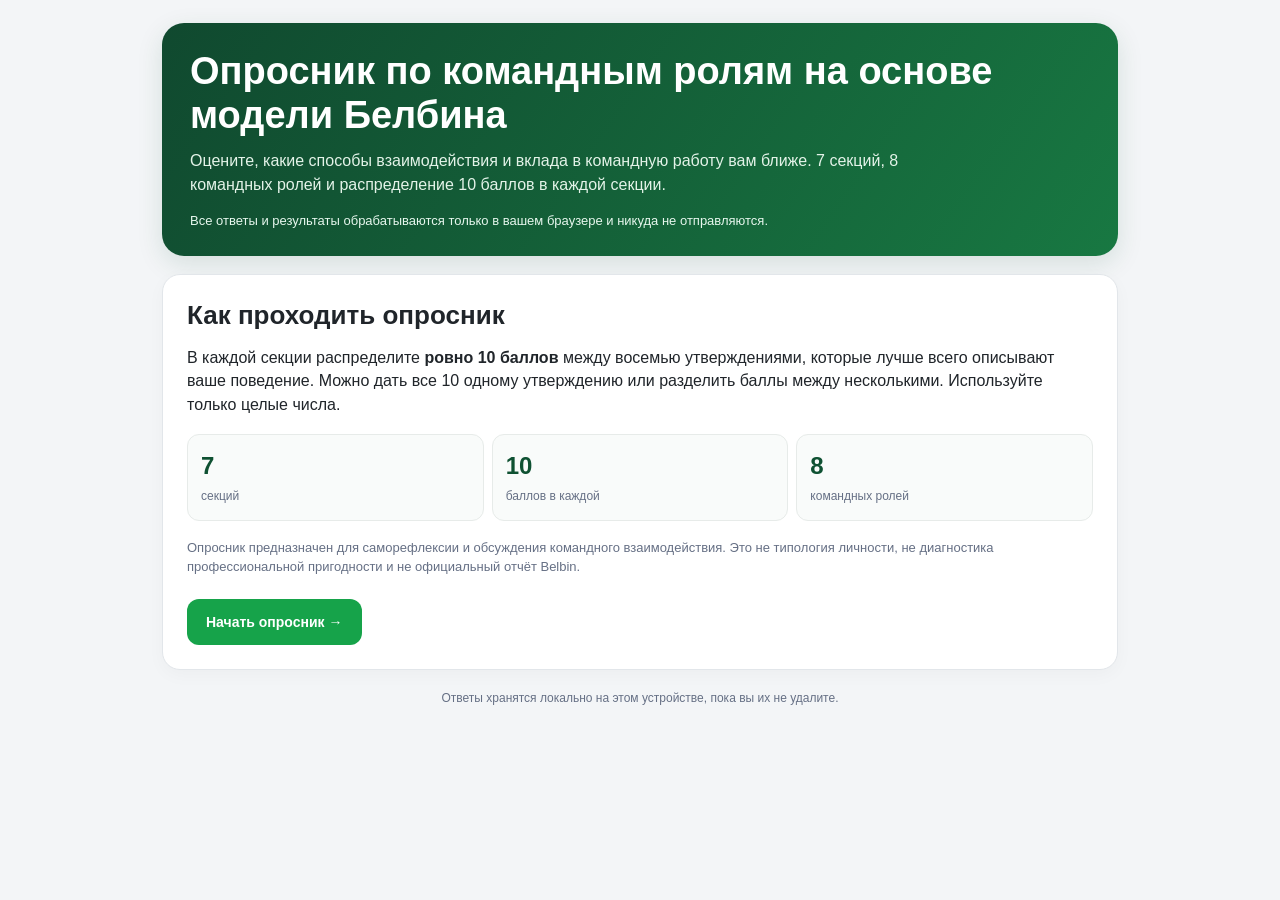
==== commit f6f3115b: "Simplify Belbin questionnaire header" ====
--- a/belbin-learning-test/index.html
+++ b/belbin-learning-test/index.html
@@ -15,7 +15,7 @@
 </head>
 <body>
 <main>
-<header class="hero"><h1>Учебный опросник по командным ролям на основе модели Белбина</h1><p>Оцените, какие способы взаимодействия и вклада в командную работу вам ближе. 7 секций, 8 командных ролей и распределение 10 баллов в каждой секции.</p><p class="privacy">Все ответы и результаты обрабатываются только в вашем браузере и никуда не отправляются.</p></header>
+<header class="hero"><h1>Опросник по командным ролям на основе модели Белбина</h1><p>Оцените, какие способы взаимодействия и вклада в командную работу вам ближе. 7 секций, 8 командных ролей и распределение 10 баллов в каждой секции.</p><p class="privacy">Все ответы и результаты обрабатываются только в вашем браузере и никуда не отправляются.</p></header>
 <section class="card" id="intro"><h2>Как проходить опросник</h2><p>В каждой секции распределите <b>ровно 10 баллов</b> между восемью утверждениями, которые лучше всего описывают ваше поведение. Можно дать все 10 одному утверждению или разделить баллы между несколькими. Используйте только целые числа.</p><div class="stats"><div class="stat"><strong>7</strong><span>секций</span></div><div class="stat"><strong>10</strong><span>баллов в каждой</span></div><div class="stat"><strong>8</strong><span>командных ролей</span></div></div><p class="fine">Опросник предназначен для саморефлексии и обсуждения командного взаимодействия. Это не типология личности, не диагностика профессиональной пригодности и не официальный отчёт Belbin.</p><div class="actions"><button type="button" class="btn primary" id="begin">Начать опросник →</button><button type="button" class="btn ghost hide" id="introReset">Начать заново</button></div></section>
 <div class="sticky hide" id="sticky"><div class="sticky-row"><span id="progressLabel">Секция 1 из 7</span><span id="progressPct">0%</span></div><div class="progress-track"><div class="progress-value" id="progressBar"></div></div></div>
 <section class="card hide" id="survey"><div class="tiny-badge" id="sectionNumber">Секция 1</div><h2 id="sectionHeading" style="margin-top:12px"></h2><p class="section-sub">Выберите, насколько каждое утверждение соответствует вам. Сумма по разделу должна быть 10.</p><div class="section-budget"><div><strong>Осталось распределить</strong><div class="fine">Баллы по секции: <span id="currentSum">0</span> из 10</div></div><div class="budget-number" id="remaining" aria-live="polite">10</div></div><div id="statements"></div><div class="tip">Нажимайте +/− или вводите целое число от 0 до 10. Следующая секция откроется только после распределения всех 10 баллов.</div><div class="error" id="surveyError" role="alert"></div><div class="actions"><button class="btn secondary" type="button" id="prev">← Назад</button><button class="btn primary" type="button" id="next" disabled>Следующая секция →</button><button class="btn ghost" type="button" id="clear">Сбросить ответы</button></div></section>
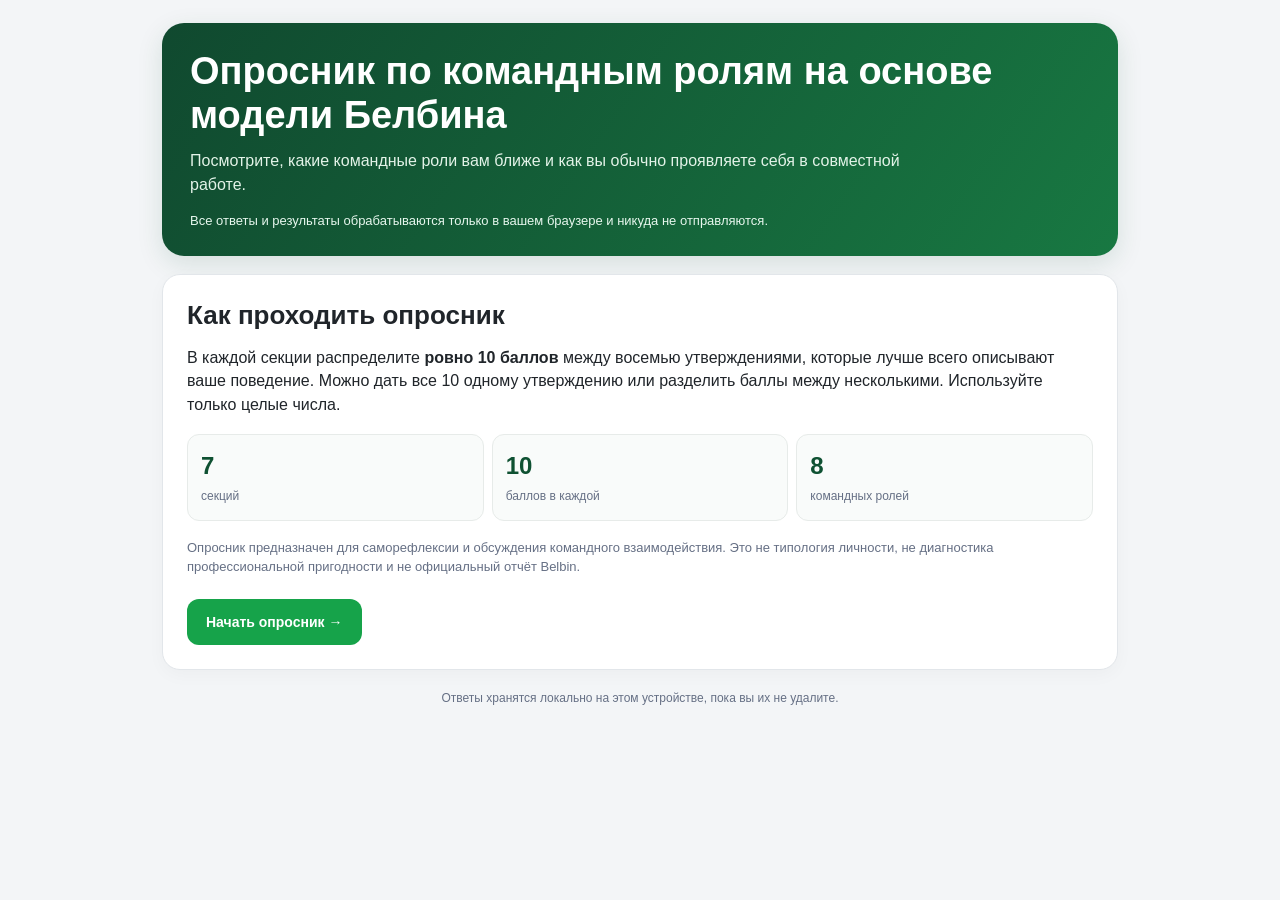
==== commit a5816336: "Simplify Belbin subtitle and hide technical chart scale annotation" ====
--- a/belbin-learning-test/index.html
+++ b/belbin-learning-test/index.html
@@ -8,18 +8,18 @@
 <title>Учебный опросник по командным ролям на основе модели Белбина</title>
 <style>
 :root{--green:#16a34a;--deep:#0f5132;--ink:#20252a;--gray:#667085;--paper:#fff;--bg:#f3f5f7;--line:#e2e6ea;--pale:#edf9f0;--error:#b42318}
-*{box-sizing:border-box}html{scroll-behavior:smooth;-webkit-text-size-adjust:100%}body{margin:0;background:var(--bg);color:var(--ink);font-family:Arial,Helvetica,sans-serif;line-height:1.48}button,input{font:inherit}button{cursor:pointer;touch-action:manipulation}button:focus-visible,input:focus-visible{outline:3px solid #82ce99;outline-offset:2px}button:disabled{opacity:.46;cursor:not-allowed}main{max-width:990px;margin:auto;padding:23px 17px 70px}.hero{background:linear-gradient(125deg,#10492f,#187842);color:white;padding:26px 28px;border-radius:22px;box-shadow:0 8px 26px #124c3320}.hero h1{font-size:clamp(25px,4vw,38px);line-height:1.16;margin:0 0 12px}.hero p{font-size:16px;margin:0;color:#e3f3e8;max-width:760px}.privacy{font-size:13px!important;margin-top:14px!important;color:#e7f7ee!important}.card{border-radius:18px;border:1px solid var(--line);background:#fff;padding:24px;margin-top:18px;box-shadow:0 5px 18px #10182808}h2{font-size:clamp(20px,2.9vw,26px);line-height:1.27;margin:0 0 14px}h3{font-size:17px;line-height:1.3;margin:0 0 10px}p{margin:8px 0}.fine{font-size:13px;color:var(--gray)}.stats{display:grid;grid-template-columns:repeat(3,1fr);gap:8px;margin:17px 0}.stat{padding:13px;border:1px solid #e7ebe9;background:#f9fbfa;border-radius:12px}.stat strong{display:block;font-size:24px;color:var(--deep)}.stat span{font-size:12px;color:var(--gray)}.btn{min-height:46px;padding:11px 18px;border-radius:12px;border:1px solid transparent;font-weight:750;font-size:14px;display:inline-flex;align-items:center;justify-content:center;gap:7px}.btn.primary{background:var(--green);color:white}.btn.secondary{background:#eff2f4;color:#344054}.btn.ghost{background:white;border-color:#d9e1db;color:#344054}.btn.danger{color:#b42318;background:#fff1f0;border-color:#fecdca}.btn:hover:not(:disabled){filter:brightness(.97)}.actions{display:flex;flex-wrap:wrap;gap:9px;margin-top:23px;align-items:center}.actions .btn{flex-shrink:0}.sticky{position:sticky;top:8px;z-index:6;margin-top:14px;padding:13px 15px;background:#ffffffef;backdrop-filter:blur(12px);border:1px solid var(--line);border-radius:14px;box-shadow:0 5px 20px #10182812}.sticky-row{display:flex;align-items:center;justify-content:space-between;gap:12px;font-weight:750;font-size:14px}.progress-track{height:8px;background:#e7ede9;border-radius:100px;margin-top:9px;overflow:hidden}.progress-value{height:100%;width:0;background:var(--green);transition:width .2s}.section-sub{font-size:14px;color:var(--gray);margin-bottom:18px}.section-budget{display:flex;gap:9px;align-items:center;justify-content:space-between;background:#f3f8f4;border:1px solid #d7eadc;border-radius:12px;padding:12px 14px;margin:18px 0}.budget-number{font-size:24px;color:var(--deep);font-weight:850;white-space:nowrap}.budget-number.over{color:var(--error)}.statement{display:grid;grid-template-columns:minmax(0,1fr) auto;gap:15px;align-items:center;border:1px solid #e4e8ec;border-radius:14px;padding:15px;margin:11px 0;background:#fff}.statement.active{background:#f8fdf9;border-color:#acdcb8}.statement-text{display:flex;gap:10px;align-items:flex-start;font-size:15px}.letter{flex:0 0 auto;font-size:12px;font-weight:850;border-radius:50%;height:27px;width:27px;display:grid;place-items:center;background:#ecf0f2;color:#667085;text-transform:uppercase}.statement.active .letter{background:#d9f5e2;color:#17633b}.stepper{display:flex;align-items:center;gap:6px;flex-shrink:0}.step{height:43px;width:43px;border:1px solid #d4dce0;border-radius:11px;background:#f8fafb;color:#20252a;font-size:24px;line-height:1}.step.plus{background:#e7f7ec;color:#126535;border-color:#b5dfc0}.score-input{height:43px;width:51px;min-width:0;border:1px solid #d5dde1;border-radius:10px;text-align:center;font-size:19px;font-weight:800;appearance:textfield;-moz-appearance:textfield}.score-input::-webkit-inner-spin-button,.score-input::-webkit-outer-spin-button{-webkit-appearance:none;margin:0}.tip{border-radius:11px;padding:12px 13px;background:#f8fafc;color:#667085;font-size:13px;margin-top:15px}.status{font-size:13px;color:var(--gray)}.error{display:none;color:var(--error);background:#fff3f1;border:1px solid #fecdca;border-radius:11px;padding:12px;margin-top:14px;font-size:14px;font-weight:bold}.error.show{display:block}.result-head{border-bottom:1px solid var(--line);padding-bottom:13px;margin-bottom:17px}.result-head p{font-size:14px;color:var(--gray)}.summary-lines{background:#f3f8f4;border-radius:14px;padding:17px;border:1px solid #d9ecde;margin:17px 0}.summary-lines>p{margin:4px 0 9px}.graphic-layout{display:grid;grid-template-columns:minmax(0,1fr);gap:12px;align-items:start}.spider{display:block;width:100%;max-width:900px;margin:auto}#spiderArea{max-width:100%;min-width:0;overflow-x:auto;overflow-y:hidden}.chart-scroll-hint{display:none;color:#667085;font-size:12px;margin:2px 0 9px;text-align:center}.profile-note{border:1px solid #e7ebe9;border-radius:14px;padding:15px;background:#fafbfc;font-size:13px;color:#505966}.profile-note b{color:#263238}.table-wrap{overflow-x:auto}table{width:100%;border-collapse:collapse;text-align:left;font-size:14px}th,td{padding:10px 8px;border-bottom:1px solid #e6e9ed}th{font-size:12px;color:#667085;text-transform:uppercase;letter-spacing:.5px}td.score{font-size:18px;font-weight:800;color:#166534;text-align:right}th:last-child{text-align:right}.role-grid{display:grid;grid-template-columns:repeat(2,1fr);gap:11px;margin-top:15px}.role-box{border:1px solid #e4e8eb;background:#fcfdfd;border-radius:13px;padding:15px}.role-name{font-size:15px;font-weight:850;margin:0 0 6px}.role-name .code{color:var(--green);font-size:13px}.role-group{font-size:11px;color:var(--gray);text-transform:uppercase;letter-spacing:.7px}.role-box p{color:#475467;font-size:13px;margin-top:8px}.role-box .weak{padding-top:8px;border-top:1px solid #e5ebe7;margin-top:9px}.reflection{border:1px solid #d5ead9;background:#f5fbf6;border-radius:14px;padding:16px;margin-top:20px;font-size:14px}.reflection strong{color:#145c39}.footer{text-align:center;color:var(--gray);font-size:12px;margin:20px auto}.hide{display:none!important}.helper-success{color:#137b3d;font-size:13px;min-height:20px}.tiny-badge{font-size:12px;color:#126b37;background:#e9f7ed;border-radius:999px;padding:5px 9px;font-weight:700}.noscript{padding:20px;color:#8c1c13}
+*{box-sizing:border-box}html{scroll-behavior:smooth;-webkit-text-size-adjust:100%}body{margin:0;background:var(--bg);color:var(--ink);font-family:Arial,Helvetica,sans-serif;line-height:1.48}button,input{font:inherit}button{cursor:pointer;touch-action:manipulation}button:focus-visible,input:focus-visible{outline:3px solid #82ce99;outline-offset:2px}button:disabled{opacity:.46;cursor:not-allowed}main{max-width:990px;margin:auto;padding:23px 17px 70px}.hero{background:linear-gradient(125deg,#10492f,#187842);color:white;padding:26px 28px;border-radius:22px;box-shadow:0 8px 26px #124c3320}.hero h1{font-size:clamp(25px,4vw,38px);line-height:1.16;margin:0 0 12px}.hero p{font-size:16px;margin:0;color:#e3f3e8;max-width:760px}.privacy{font-size:13px!important;margin-top:14px!important;color:#e7f7ee!important}.card{border-radius:18px;border:1px solid var(--line);background:#fff;padding:24px;margin-top:18px;box-shadow:0 5px 18px #10182808}h2{font-size:clamp(20px,2.9vw,26px);line-height:1.27;margin:0 0 14px}h3{font-size:17px;line-height:1.3;margin:0 0 10px}p{margin:8px 0}.fine{font-size:13px;color:var(--gray)}.stats{display:grid;grid-template-columns:repeat(3,1fr);gap:8px;margin:17px 0}.stat{padding:13px;border:1px solid #e7ebe9;background:#f9fbfa;border-radius:12px}.stat strong{display:block;font-size:24px;color:var(--deep)}.stat span{font-size:12px;color:var(--gray)}.btn{min-height:46px;padding:11px 18px;border-radius:12px;border:1px solid transparent;font-weight:750;font-size:14px;display:inline-flex;align-items:center;justify-content:center;gap:7px}.btn.primary{background:var(--green);color:white}.btn.secondary{background:#eff2f4;color:#344054}.btn.ghost{background:white;border-color:#d9e1db;color:#344054}.btn.danger{color:#b42318;background:#fff1f0;border-color:#fecdca}.btn:hover:not(:disabled){filter:brightness(.97)}.actions{display:flex;flex-wrap:wrap;gap:9px;margin-top:23px;align-items:center}.actions .btn{flex-shrink:0}.sticky{position:sticky;top:8px;z-index:6;margin-top:14px;padding:13px 15px;background:#ffffffef;backdrop-filter:blur(12px);border:1px solid var(--line);border-radius:14px;box-shadow:0 5px 20px #10182812}.sticky-row{display:flex;align-items:center;justify-content:space-between;gap:12px;font-weight:750;font-size:14px}.progress-track{height:8px;background:#e7ede9;border-radius:100px;margin-top:9px;overflow:hidden}.progress-value{height:100%;width:0;background:var(--green);transition:width .2s}.section-sub{font-size:14px;color:var(--gray);margin-bottom:18px}.section-budget{display:flex;gap:9px;align-items:center;justify-content:space-between;background:#f3f8f4;border:1px solid #d7eadc;border-radius:12px;padding:12px 14px;margin:18px 0}.budget-number{font-size:24px;color:var(--deep);font-weight:850;white-space:nowrap}.budget-number.over{color:var(--error)}.statement{display:grid;grid-template-columns:minmax(0,1fr) auto;gap:15px;align-items:center;border:1px solid #e4e8ec;border-radius:14px;padding:15px;margin:11px 0;background:#fff}.statement.active{background:#f8fdf9;border-color:#acdcb8}.statement-text{display:flex;gap:10px;align-items:flex-start;font-size:15px}.letter{flex:0 0 auto;font-size:12px;font-weight:850;border-radius:50%;height:27px;width:27px;display:grid;place-items:center;background:#ecf0f2;color:#667085;text-transform:uppercase}.statement.active .letter{background:#d9f5e2;color:#17633b}.stepper{display:flex;align-items:center;gap:6px;flex-shrink:0}.step{height:43px;width:43px;border:1px solid #d4dce0;border-radius:11px;background:#f8fafb;color:#20252a;font-size:24px;line-height:1}.step.plus{background:#e7f7ec;color:#126535;border-color:#b5dfc0}.score-input{height:43px;width:51px;min-width:0;border:1px solid #d5dde1;border-radius:10px;text-align:center;font-size:19px;font-weight:800;appearance:textfield;-moz-appearance:textfield}.score-input::-webkit-inner-spin-button,.score-input::-webkit-outer-spin-button{-webkit-appearance:none;margin:0}.tip{border-radius:11px;padding:12px 13px;background:#f8fafc;color:#667085;font-size:13px;margin-top:15px}.status{font-size:13px;color:var(--gray)}.error{display:none;color:var(--error);background:#fff3f1;border:1px solid #fecdca;border-radius:11px;padding:12px;margin-top:14px;font-size:14px;font-weight:bold}.error.show{display:block}.result-head{border-bottom:1px solid var(--line);padding-bottom:13px;margin-bottom:17px}.result-head p{font-size:14px;color:var(--gray)}.summary-lines{background:#f3f8f4;border-radius:14px;padding:17px;border:1px solid #d9ecde;margin:17px 0}.summary-lines>p{margin:4px 0 9px}.graphic-layout{display:grid;grid-template-columns:minmax(0,1fr);gap:12px;align-items:start}.spider{display:block;width:100%;max-width:900px;margin:auto}#spiderArea{max-width:100%;min-width:0;overflow-x:auto;overflow-y:hidden}.chart-scroll-hint{display:none;color:#667085;font-size:12px;margin:2px 0 9px;text-align:center}.profile-note{border:1px solid #e7ebe9;border-radius:14px;padding:15px;background:#fafbfc;font-size:13px;color:#505966}.profile-note b{color:#263238}.table-wrap{overflow-x:auto}table{width:100%;border-collapse:collapse;text-align:left;font-size:14px}th,td{padding:10px 8px;border-bottom:1px solid #e6e9ed}th{font-size:12px;color:#667085;text-transform:uppercase;letter-spacing:.5px}td.score{font-size:18px;font-weight:800;color:#166534;text-align:right}th:last-child{text-align:right}.role-grid{display:grid;grid-template-columns:repeat(2,1fr);gap:11px;margin-top:15px}.role-box{border:1px solid #e4e8eb;background:#fcfdfd;border-radius:13px;padding:15px}.role-name{font-size:15px;font-weight:850;margin:0 0 6px}.role-name .code{color:var(--green);font-size:13px}.role-group{font-size:11px;color:var(--gray);text-transform:uppercase;letter-spacing:.7px}.role-box p{color:#475467;font-size:13px;margin-top:8px}.role-box .weak{padding-top:8px;border-top:1px solid #e5ebe7;margin-top:9px}.reflection{border:1px solid #d5ead9;background:#f5fbf6;border-radius:14px;padding:16px;margin-top:20px;font-size:14px}.reflection strong{color:#145c39}.reflection ul{margin:10px 0 0 0;padding-left:20px}.reflection li{margin:9px 0}.reflection li::marker{color:var(--green)}.footer{text-align:center;color:var(--gray);font-size:12px;margin:20px auto}.hide{display:none!important}.helper-success{color:#137b3d;font-size:13px;min-height:20px}.tiny-badge{font-size:12px;color:#126b37;background:#e9f7ed;border-radius:999px;padding:5px 9px;font-weight:700}.noscript{padding:20px;color:#8c1c13}
 @media(max-width:680px){main{padding:12px 11px 55px}.hero{padding:23px 20px;border-radius:16px}.card{padding:17px;margin-top:12px}.stat{padding:10px}.stat strong{font-size:20px}.statement{grid-template-columns:1fr;gap:12px;padding:13px}.statement-text{font-size:15px}.stepper{justify-content:flex-end}.step{width:47px;height:46px}.score-input{height:46px;width:57px}.graphic-layout{grid-template-columns:1fr}#spiderArea .spider{width:680px;max-width:none}.chart-scroll-hint{display:block}.profile-note{margin-top:0}.role-grid{grid-template-columns:1fr}.actions .btn{flex:1 1 40%}.sticky{top:5px}.budget-number{font-size:20px}}@media(max-width:390px){.stats{grid-template-columns:repeat(3,1fr)}.stat span{font-size:11px}.actions .btn{width:100%;flex-basis:100%}.statement-text{font-size:14px}}
 @media print{html,body{background:#fff!important}.hero,.sticky,#intro,#survey,.no-print,.footer{display:none!important}main{max-width:100%;padding:0}.card{border:0;box-shadow:none;margin:0;padding:7px 0;break-inside:avoid}.result-head{padding-bottom:5px}.role-grid{grid-template-columns:1fr 1fr}.role-box{break-inside:avoid}.graphic-layout{grid-template-columns:1fr}.spider{max-height:440px}#spiderArea{overflow:visible}.chart-scroll-hint{display:none}#results{display:block!important}.role-box p{font-size:11px}h1,h2,h3{break-after:avoid} @page{size:A4;margin:14mm}}
 </style>
 </head>
 <body>
 <main>
-<header class="hero"><h1>Опросник по командным ролям на основе модели Белбина</h1><p>Оцените, какие способы взаимодействия и вклада в командную работу вам ближе. 7 секций, 8 командных ролей и распределение 10 баллов в каждой секции.</p><p class="privacy">Все ответы и результаты обрабатываются только в вашем браузере и никуда не отправляются.</p></header>
+<header class="hero"><h1>Опросник по командным ролям на основе модели Белбина</h1><p>Посмотрите, какие командные роли вам ближе и как вы обычно проявляете себя в совместной работе.</p><p class="privacy">Все ответы и результаты обрабатываются только в вашем браузере и никуда не отправляются.</p></header>
 <section class="card" id="intro"><h2>Как проходить опросник</h2><p>В каждой секции распределите <b>ровно 10 баллов</b> между восемью утверждениями, которые лучше всего описывают ваше поведение. Можно дать все 10 одному утверждению или разделить баллы между несколькими. Используйте только целые числа.</p><div class="stats"><div class="stat"><strong>7</strong><span>секций</span></div><div class="stat"><strong>10</strong><span>баллов в каждой</span></div><div class="stat"><strong>8</strong><span>командных ролей</span></div></div><p class="fine">Опросник предназначен для саморефлексии и обсуждения командного взаимодействия. Это не типология личности, не диагностика профессиональной пригодности и не официальный отчёт Belbin.</p><div class="actions"><button type="button" class="btn primary" id="begin">Начать опросник →</button><button type="button" class="btn ghost hide" id="introReset">Начать заново</button></div></section>
 <div class="sticky hide" id="sticky"><div class="sticky-row"><span id="progressLabel">Секция 1 из 7</span><span id="progressPct">0%</span></div><div class="progress-track"><div class="progress-value" id="progressBar"></div></div></div>
 <section class="card hide" id="survey"><div class="tiny-badge" id="sectionNumber">Секция 1</div><h2 id="sectionHeading" style="margin-top:12px"></h2><p class="section-sub">Выберите, насколько каждое утверждение соответствует вам. Сумма по разделу должна быть 10.</p><div class="section-budget"><div><strong>Осталось распределить</strong><div class="fine">Баллы по секции: <span id="currentSum">0</span> из 10</div></div><div class="budget-number" id="remaining" aria-live="polite">10</div></div><div id="statements"></div><div class="tip">Нажимайте +/− или вводите целое число от 0 до 10. Следующая секция откроется только после распределения всех 10 баллов.</div><div class="error" id="surveyError" role="alert"></div><div class="actions"><button class="btn secondary" type="button" id="prev">← Назад</button><button class="btn primary" type="button" id="next" disabled>Следующая секция →</button><button class="btn ghost" type="button" id="clear">Сбросить ответы</button></div></section>
-<section class="card hide" id="results" aria-live="polite"><div class="result-head"><span class="tiny-badge">Результат самооценки</span><h2 style="margin-top:13px">Ваш профиль командных ролей</h2><p>Баллы отражают относительные предпочтения в рамках этого учебного опросника. Они не определяют вашу личность или профессиональные возможности.</p></div><div class="summary-lines" id="resultSummary"></div><h3>Профиль командных ролей</h3><div class="graphic-layout"><div><div id="spiderArea" aria-label="Профиль с восемью лучами"></div><p class="chart-scroll-hint">Листайте график по горизонтали, чтобы рассмотреть все названия ролей.</p></div><div class="profile-note"><b>Как читать профиль</b><p>Каждый луч — отдельная командная роль. Чем дальше точка от центра, тем выше выраженность роли в вашем профиле.</p><p>Направления расположены как в рабочей тетради: управление, информация, исполнение и контроль.</p><p>Шкала подстраивается под ваши результаты. <b id="profileScale"></b> Точные баллы приведены в таблице ниже. При сравнении разных людей учитывайте, что масштаб графиков может отличаться.</p></div></div><h3 style="margin-top:22px">Все роли и баллы</h3><div class="table-wrap"><table><thead><tr><th>Роль</th><th>Группа</th><th>Баллы</th></tr></thead><tbody id="scoresTable"></tbody></table></div><h3 style="margin-top:24px">Как эти роли проявляются в работе</h3><div class="role-grid" id="roleCards"></div><div class="reflection"><strong>Вопросы для рефлексии</strong><p>В каких рабочих ситуациях ваши наиболее выраженные роли проявляются особенно заметно? Какие функции и способы вклада в команду вы берёте на себя реже? Насколько этот результат совпадает с вашим ощущением себя в командной работе?</p><p>У одного человека могут сочетаться несколько ролей. Менее выраженные роли не означают отсутствия способностей, а скорее показывают, какие формы вклада вы выбираете реже.</p></div><div class="actions no-print"><button class="btn primary" type="button" id="copy">Скопировать результат</button><button class="btn secondary" type="button" id="png">Сохранить PNG</button><button class="btn secondary" type="button" id="pdf">Сохранить PDF</button><button class="btn ghost" type="button" id="edit">Изменить ответы</button><button class="btn danger" type="button" id="restart">Пройти заново</button></div><div class="helper-success no-print" id="exportStatus" role="status"></div><p class="fine">PDF сохраняется через стандартное окно печати браузера: выберите «Сохранить как PDF» или соответствующую функцию телефона.</p></section>
+<section class="card hide" id="results" aria-live="polite"><div class="result-head"><span class="tiny-badge">Результат самооценки</span><h2 style="margin-top:13px">Ваш профиль командных ролей</h2><p>Баллы отражают относительные предпочтения в рамках этого учебного опросника. Они не определяют вашу личность или профессиональные возможности.</p></div><div class="summary-lines" id="resultSummary"></div><h3>Распределение баллов по ролям</h3><div class="graphic-layout"><div><div id="spiderArea" aria-label="Профиль с восемью лучами"></div><p class="chart-scroll-hint">Листайте график по горизонтали, чтобы рассмотреть все названия ролей.</p></div><div class="profile-note"><b>Как читать профиль</b><p>Каждый луч — отдельная командная роль. Чем дальше точка от центра, тем выше выраженность роли в вашем профиле.</p><p>Направления расположены как в рабочей тетради: управление, информация, исполнение и контроль.</p><p>Точные баллы по всем ролям приведены в таблице ниже. Для наглядности масштаб графика может различаться у разных участников.</p></div></div><h3 style="margin-top:22px">Все роли и баллы</h3><div class="table-wrap"><table><thead><tr><th>Роль</th><th>Группа</th><th>Баллы</th></tr></thead><tbody id="scoresTable"></tbody></table></div><h3 style="margin-top:24px">Как эти роли проявляются в работе</h3><div class="role-grid" id="roleCards"></div><div class="reflection"><strong>Вопросы для рефлексии</strong><ul><li>В каких ситуациях ваши наиболее выраженные роли приносят команде наибольшую пользу?</li><li>Какие командные задачи вы обычно берёте на себя реже?</li><li>Как вы можете использовать этот профиль в ближайшем командном проекте?</li></ul></div><div class="actions no-print"><button class="btn primary" type="button" id="copy">Скопировать результат</button><button class="btn secondary" type="button" id="png">Сохранить PNG</button><button class="btn secondary" type="button" id="pdf">Сохранить PDF</button><button class="btn ghost" type="button" id="edit">Изменить ответы</button><button class="btn danger" type="button" id="restart">Пройти заново</button></div><div class="helper-success no-print" id="exportStatus" role="status"></div><p class="fine no-print">PDF сохраняется через стандартное окно печати браузера: выберите «Сохранить как PDF» или соответствующую функцию телефона.</p></section>
 <div class="error" id="fatal" role="alert"></div><footer class="footer">Ответы хранятся локально на этом устройстве, пока вы их не удалите.</footer>
 </main><noscript><div class="noscript">Для работы опросника включите JavaScript.</div></noscript>
 <script>
@@ -108,6 +108,7 @@
 function advance(){if(sectionTotal(current)!==10){byId('surveyError').textContent='Сначала распределите ровно 10 баллов в этой секции.';byId('surveyError').classList.add('show');return;}if(current<6){current++;showSurvey();}else showResults();}
 function back(){if(current>0){current--;showSurvey();}else setView('intro');}
 function fmtNames(codes){return codes.map(r=>ROLE_INFO[r].name).join(', ')}
+function scoreWord(n){const tens=n%100,ones=n%10;return tens>=11&&tens<=14?'баллов':ones===1?'балл':ones>=2&&ones<=4?'балла':'баллов'}
 function groups(){return {management:['CH','SH'],information:['PL','RI'],execution:['CW','TW'],control:['ME','CF']}}
 function resultsText(){const sorted=[...roleOrder].sort((a,b)=>scoreResults[b]-scoreResults[a]||roleOrder.indexOf(a)-roleOrder.indexOf(b));const hi=scoreResults[sorted[0]],lo=scoreResults[sorted[7]];return `Учебный опросник по командным ролям на основе модели Белбина\n\nНаиболее выраженные: ${fmtNames(sorted.filter(r=>scoreResults[r]===hi))} (${hi} баллов)\nМенее выраженные: ${fmtNames(sorted.filter(r=>scoreResults[r]===lo))} (${lo} баллов)\n\n`+roleOrder.map(r=>`${ROLE_INFO[r].name} [${r}]: ${scoreResults[r]}`).join('\n')+`\n\nВсего баллов: 70\n\nЭто инструмент саморефлексии и обсуждения вклада в команду, а не тип личности. Ответы обрабатываются только в браузере.`;}
 function angle(i){return (-67.5+i*45)*Math.PI/180}
@@ -155,8 +156,8 @@
 }
 function showResults(){try{runChecks();if(!validateAnswers(answers))throw Error('Не все секции заполнены');scoreResults=totalsFromObject(answers);if(Object.values(scoreResults).reduce((a,b)=>a+b,0)!==70)throw Error('Некорректная сумма результата');
  const order=[...roleOrder].sort((a,b)=>scoreResults[b]-scoreResults[a]||roleOrder.indexOf(a)-roleOrder.indexOf(b));const top=scoreResults[order[0]],bottom=scoreResults[order[7]];const topRoles=order.filter(r=>scoreResults[r]===top),bottomRoles=order.filter(r=>scoreResults[r]===bottom);
- const summary=byId('resultSummary');summary.replaceChildren();const p1=document.createElement('p');p1.innerHTML='<strong>Наиболее выраженные роли:</strong> ';p1.append(document.createTextNode(fmtNames(topRoles)+' — '+top+' балл(ов).'));const p2=document.createElement('p');p2.innerHTML='<strong>Менее выраженные роли:</strong> ';p2.append(document.createTextNode(fmtNames(bottomRoles)+' — '+bottom+' балл(ов).'));summary.append(p1,p2);if(topRoles.length>1||bottomRoles.length>1){const p=document.createElement('p');p.className='fine';p.textContent='Роли с одинаковыми значениями показаны вместе — без искусственного ранжирования.';summary.append(p)}
- byId('spiderArea').replaceChildren(makeSpider());byId('profileScale').textContent=`Верхняя отметка: ${spiderScaleMax()} баллов.`;byId('spiderArea').scrollLeft=0;byId('scoresTable').replaceChildren();for(const r of SPIDER_ORDER){const tr=document.createElement('tr');for(const val of [`${ROLE_INFO[r].name} (${r})`,ROLE_INFO[r].group,scoreResults[r]]){const td=document.createElement('td');td.textContent=val;if(typeof val==='number')td.className='score';tr.append(td)}byId('scoresTable').append(tr)}
+ const summary=byId('resultSummary');summary.replaceChildren();const p1=document.createElement('p');p1.innerHTML='<strong>Наиболее выраженные роли:</strong> ';p1.append(document.createTextNode(fmtNames(topRoles)+' — '+top+' '+scoreWord(top)+'.'));const p2=document.createElement('p');p2.innerHTML='<strong>Менее выраженные роли:</strong> ';p2.append(document.createTextNode(fmtNames(bottomRoles)+' — '+bottom+' '+scoreWord(bottom)+'.'));summary.append(p1,p2);if(topRoles.length>1||bottomRoles.length>1){const p=document.createElement('p');p.className='fine';p.textContent='Роли с одинаковыми значениями показаны вместе — без искусственного ранжирования.';summary.append(p)}
+ byId('spiderArea').replaceChildren(makeSpider());byId('spiderArea').scrollLeft=0;byId('scoresTable').replaceChildren();for(const r of SPIDER_ORDER){const tr=document.createElement('tr');for(const val of [`${ROLE_INFO[r].name} (${r})`,ROLE_INFO[r].group,scoreResults[r]]){const td=document.createElement('td');td.textContent=val;if(typeof val==='number')td.className='score';tr.append(td)}byId('scoresTable').append(tr)}
  byId('roleCards').replaceChildren();for(const r of SPIDER_ORDER){const info=ROLE_INFO[r],div=document.createElement('article');div.className='role-box';const group=document.createElement('div');group.className='role-group';group.textContent=info.group;const name=document.createElement('h4');name.className='role-name';name.textContent=`${info.name} · ${r} · ${scoreResults[r]}`;const strong=document.createElement('p');strong.textContent=info.strong;const weak=document.createElement('p');weak.className='weak';weak.innerHTML='<b>Возможные ограничения:</b> ';weak.append(document.createTextNode(info.weak));div.append(group,name,strong,weak);byId('roleCards').append(div)}byId('exportStatus').textContent='';setView('results');requestAnimationFrame(()=>{const area=byId('spiderArea');area.scrollLeft=Math.max(0,(area.scrollWidth-area.clientWidth)/2)});window.scrollTo({top:0,behavior:'instant'});
  }catch(err){fatal('Результат заблокирован: '+err.message)}}
 function fatal(message){show('results',false);show('survey',false);show('intro',false);show('sticky',false);byId('fatal').textContent=message+'. Перезагрузите страницу или обратитесь к организатору.';byId('fatal').classList.add('show');console.error(message)}
@@ -167,7 +168,7 @@
  const green='#166b3d',ink='#20252a',muted='#64706a';function txt(str,x,y,size=24,color=ink,weight='normal',align='left'){c.fillStyle=color;c.font=`${weight} ${size}px Arial, sans-serif`;c.textAlign=align;c.fillText(str,x,y)}
  function line(x,y,w,color='#dce3df'){c.fillStyle=color;c.fillRect(x,y,w,2)}
  function wrap(str,x,y,maxWidth=580,lh=31,size=23,col=ink){c.fillStyle=col;c.font=`${size}px Arial,sans-serif`;c.textAlign='left';let yy=y, words=str.split(/\s+/),part='';for(const word of words){const next=part?part+' '+word:word;if(c.measureText(next).width>maxWidth&&part){c.fillText(part,x,yy);yy+=lh;part=word}else part=next}if(part){c.fillText(part,x,yy);yy+=lh}return yy}
- c.fillStyle=green;c.fillRect(0,0,1400,18);txt('Учебный опросник по командным ролям',74,100,42,ink,'bold');txt('На основе модели Белбина',74,147,29,green,'bold');txt('7 секций · 8 командных ролей · 70 баллов',74,191,23,muted);line(74,237,1250);
+ c.fillStyle=green;c.fillRect(0,0,1400,18);txt('Опросник по командным ролям',74,100,42,ink,'bold');txt('На основе модели Белбина',74,147,29,green,'bold');txt('7 секций · 8 командных ролей · 70 баллов',74,191,23,muted);line(74,237,1250);
  const scores=SPIDER_ORDER.map(r=>scoreResults[r]);
  const exportedSvg=makeSpider();
  const xml=new XMLSerializer().serializeToString(exportedSvg);
